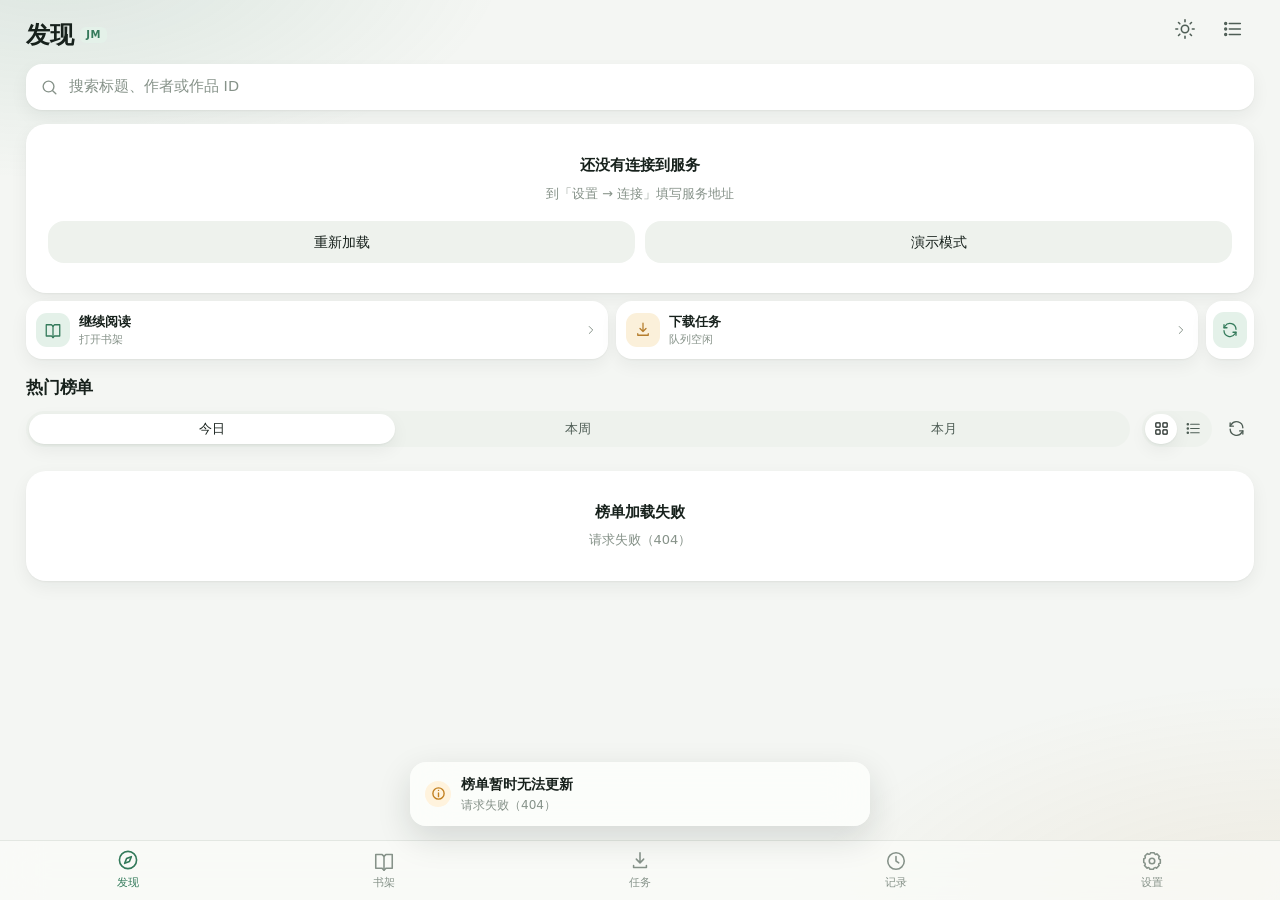
==== mobile/frontend/index.html @ 3c1a8377 "feat: 新增手机端（Android）源码 手机端不是重写实现，而是直接编译仓库根 NativeBackend/ 的同一份 C# 后端， 因此电脑端修 bug / 加功能后手机端重新构建即可跟上。 " ====
<!doctype html>
<html lang="zh-CN">
<head>
  <meta charset="utf-8" />
  <meta name="viewport" content="width=device-width, initial-scale=1, viewport-fit=cover, user-scalable=no, maximum-scale=1" />
  <meta name="color-scheme" content="light dark" />
  <meta name="theme-color" content="#f3f5f2" media="(prefers-color-scheme: light)" />
  <meta name="theme-color" content="#111713" media="(prefers-color-scheme: dark)" />
  <meta name="mobile-web-app-capable" content="yes" />
  <meta name="apple-mobile-web-app-capable" content="yes" />
  <meta name="apple-mobile-web-app-status-bar-style" content="black-translucent" />
  <meta name="apple-mobile-web-app-title" content="JM Download" />
  <meta name="format-detection" content="telephone=no" />
  <title>JM Download</title>
  <link rel="manifest" href="manifest.webmanifest" />
  <link rel="icon" href="icons/icon.svg" type="image/svg+xml" />
  <link rel="apple-touch-icon" href="icons/apple-touch-icon.png" sizes="180x180" />
  <link rel="stylesheet" href="styles.css" />
  <link rel="stylesheet" href="reader.css" />
</head>
<body>
  <svg class="svg-sprite" aria-hidden="true">
    <symbol id="i-compass" viewBox="0 0 24 24"><circle cx="12" cy="12" r="9"/><path d="m15.5 8.5-2 5-5 2 2-5 5-2Z"/></symbol>
    <symbol id="i-download" viewBox="0 0 24 24"><path d="M12 3v11m0 0 4-4m-4 4-4-4"/><path d="M5 17v2h14v-2"/></symbol>
    <symbol id="i-clock" viewBox="0 0 24 24"><circle cx="12" cy="12" r="9"/><path d="M12 7v5l3 2"/></symbol>
    <symbol id="i-settings" viewBox="0 0 24 24"><circle cx="12" cy="12" r="3"/><path d="M19.4 15a1.7 1.7 0 0 0 .34 1.88l.06.06-2.83 2.83-.06-.06A1.7 1.7 0 0 0 15 19.4a1.7 1.7 0 0 0-1 .6 1.7 1.7 0 0 0-.4 1V21h-4v-.09A1.7 1.7 0 0 0 8.55 19.4a1.7 1.7 0 0 0-1.88.34l-.06.06-2.83-2.83.06-.06A1.7 1.7 0 0 0 4.6 15a1.7 1.7 0 0 0-.6-1 1.7 1.7 0 0 0-1-.4H3v-4h.09A1.7 1.7 0 0 0 4.6 8.55a1.7 1.7 0 0 0-.34-1.88l-.06-.06 2.83-2.83.06.06A1.7 1.7 0 0 0 9 4.6a1.7 1.7 0 0 0 1-.6 1.7 1.7 0 0 0 .4-1V3h4v.09A1.7 1.7 0 0 0 15.45 4.6a1.7 1.7 0 0 0 1.88-.34l.06-.06 2.83 2.83-.06.06A1.7 1.7 0 0 0 19.4 9c.12.39.33.73.6 1 .28.27.63.4 1 .4h.09v4H21a1.7 1.7 0 0 0-1.6.6Z"/></symbol>
    <symbol id="i-search" viewBox="0 0 24 24"><circle cx="10.8" cy="10.8" r="6.8"/><path d="m16 16 4 4"/></symbol>
    <symbol id="i-plus" viewBox="0 0 24 24"><path d="M12 5v14M5 12h14"/></symbol>
    <symbol id="i-check" viewBox="0 0 24 24"><path d="m5 12 4 4L19 6"/></symbol>
    <symbol id="i-x" viewBox="0 0 24 24"><path d="m6 6 12 12M18 6 6 18"/></symbol>
    <symbol id="i-folder" viewBox="0 0 24 24"><path d="M3 7h7l2 2h9v10H3V7Z"/><path d="M3 7V5h7l2 2"/></symbol>
    <symbol id="i-external" viewBox="0 0 24 24"><path d="M14 5h5v5M19 5l-8 8"/><path d="M18 13v6H5V6h6"/></symbol>
    <symbol id="i-sun" viewBox="0 0 24 24"><circle cx="12" cy="12" r="4"/><path d="M12 2v2m0 16v2M4.93 4.93l1.42 1.42m11.3 11.3 1.42 1.42M2 12h2m16 0h2M4.93 19.07l1.42-1.42m11.3-11.3 1.42-1.42"/></symbol>
    <symbol id="i-moon" viewBox="0 0 24 24"><path d="M20 15.5A8.5 8.5 0 0 1 8.5 4 8.5 8.5 0 1 0 20 15.5Z"/></symbol>
    <symbol id="i-chevron" viewBox="0 0 24 24"><path d="m9 6 6 6-6 6"/></symbol>
    <symbol id="i-arrow-up" viewBox="0 0 24 24"><path d="m6 15 6-6 6 6"/></symbol>
    <symbol id="i-arrow-down" viewBox="0 0 24 24"><path d="m6 9 6 6 6-6"/></symbol>
    <symbol id="i-trash" viewBox="0 0 24 24"><path d="M4 7h16M9 7V4h6v3m3 0-1 13H7L6 7"/><path d="M10 11v5m4-5v5"/></symbol>
    <symbol id="i-pause" viewBox="0 0 24 24"><path d="M8 5v14m8-14v14"/></symbol>
    <symbol id="i-play" viewBox="0 0 24 24"><path d="m8 5 11 7-11 7V5Z"/></symbol>
    <symbol id="i-copy" viewBox="0 0 24 24"><rect x="8" y="8" width="11" height="11" rx="2"/><path d="M16 8V5H5v11h3"/></symbol>
    <symbol id="i-info" viewBox="0 0 24 24"><circle cx="12" cy="12" r="9"/><path d="M12 11v6m0-10h.01"/></symbol>
    <symbol id="i-image" viewBox="0 0 24 24"><rect x="3" y="4" width="18" height="16" rx="2"/><circle cx="9" cy="10" r="2"/><path d="m4 17 4-4 3 3 3-4 6 6"/></symbol>
    <symbol id="i-archive" viewBox="0 0 24 24"><path d="M4 7h16v13H4V7Zm-1-3h18v3H3V4Z"/><path d="M9 11h6"/></symbol>
    <symbol id="i-file" viewBox="0 0 24 24"><path d="M6 3h8l4 4v14H6V3Z"/><path d="M14 3v5h5M9 13h6m-6 4h6"/></symbol>
    <symbol id="i-spark" viewBox="0 0 24 24"><path d="m12 3 1.3 4.1L17 9l-3.7 1.9L12 15l-1.3-4.1L7 9l3.7-1.9L12 3Z"/><path d="m18.5 14 .7 2.3 2.3.7-2.3.7-.7 2.3-.7-2.3-2.3-.7 2.3-.7.7-2.3Z"/></symbol>
    <symbol id="i-list" viewBox="0 0 24 24"><path d="M8 6h12M8 12h12M8 18h12"/><circle cx="4" cy="6" r="1"/><circle cx="4" cy="12" r="1"/><circle cx="4" cy="18" r="1"/></symbol>
    <symbol id="i-book" viewBox="0 0 24 24"><path d="M3 5h7l2 2 2-2h7v15h-7l-2 2-2-2H3V5Z"/><path d="M12 7v15"/></symbol>
    <symbol id="i-bookmark" viewBox="0 0 24 24"><path d="M6 3h12v18l-6-4-6 4V3Z"/></symbol>
    <symbol id="i-fullscreen" viewBox="0 0 24 24"><path d="M4 9V4h5m6 0h5v5m0 6v5h-5m-6 0H4v-5"/></symbol>
    <symbol id="i-refresh" viewBox="0 0 24 24"><path d="M20 11a8 8 0 0 0-14.7-4L4 9"/><path d="M4 5v4h4"/><path d="M4 13a8 8 0 0 0 14.7 4L20 15"/><path d="M20 19v-4h-4"/></symbol>
    <symbol id="i-arrow-left" viewBox="0 0 24 24"><path d="M19 12H5"/><path d="m11 6-6 6 6 6"/></symbol>
    <symbol id="i-chevron-left" viewBox="0 0 24 24"><path d="m15 6-6 6 6 6"/></symbol>
    <symbol id="i-chevron-right" viewBox="0 0 24 24"><path d="m9 6 6 6-6 6"/></symbol>
    <symbol id="i-focus" viewBox="0 0 24 24"><path d="M4 9V5a1 1 0 0 1 1-1h4M15 4h4a1 1 0 0 1 1 1v4M20 15v4a1 1 0 0 1-1 1h-4M9 20H5a1 1 0 0 1-1-1v-4"/><circle cx="12" cy="12" r="2.5"/></symbol>
    <symbol id="i-star" viewBox="0 0 24 24"><path d="m12 3 2.8 5.6 6.2.9-4.5 4.4 1.1 6.2-5.6-3-5.6 3 1.1-6.2L3 9.5l6.2-.9L12 3Z"/></symbol>
    <symbol id="i-grid" viewBox="0 0 24 24"><rect x="4" y="4" width="6" height="6" rx="1"/><rect x="14" y="4" width="6" height="6" rx="1"/><rect x="4" y="14" width="6" height="6" rx="1"/><rect x="14" y="14" width="6" height="6" rx="1"/></symbol>
    <symbol id="i-tune" viewBox="0 0 24 24"><path d="M4 8h10M18 8h2M4 16h4M12 16h8"/><circle cx="16" cy="8" r="2"/><circle cx="10" cy="16" r="2"/></symbol>
    <symbol id="i-wifi-off" viewBox="0 0 24 24"><path d="M3 4l18 16"/><path d="M5 12.5a11 11 0 0 1 4-2.4M15.5 10.4a11 11 0 0 1 3.5 2.1"/><path d="M8.5 16a6 6 0 0 1 7 0"/><path d="M12 20h.01"/><path d="M2 8.8A15 15 0 0 1 8 5.4m8.5.2a15 15 0 0 1 5.5 3.2"/></symbol>
    <symbol id="i-server" viewBox="0 0 24 24"><rect x="3" y="4" width="18" height="7" rx="2"/><rect x="3" y="13" width="18" height="7" rx="2"/><path d="M7 7.5h.01M7 16.5h.01"/></symbol>
    <symbol id="i-crop" viewBox="0 0 24 24"><path d="M6 3v13a2 2 0 0 0 2 2h13"/><path d="M3 6h13a2 2 0 0 1 2 2v13"/></symbol>
    <symbol id="i-arrow-up-circle" viewBox="0 0 24 24"><circle cx="12" cy="12" r="9"/><path d="M12 16V8m0 0-4 4m4-4 4 4"/></symbol>
    <symbol id="i-more" viewBox="0 0 24 24"><circle cx="5" cy="12" r="1.4"/><circle cx="12" cy="12" r="1.4"/><circle cx="19" cy="12" r="1.4"/></symbol>
  </svg>

  <div class="ambient ambient-a"></div>
  <div class="ambient ambient-b"></div>

  <div class="app-root" id="appRoot">
    <main class="screens" id="screens">

      <!-- ───────────── 发现 ───────────── -->
      <section class="screen is-active" id="screen-discover" data-screen="discover">
        <header class="app-bar" id="discoverBar">
          <div class="app-bar-copy">
            <h1>发现<em class="app-bar-mark">JM</em></h1>
          </div>
          <div class="app-bar-actions">
            <button class="icon-btn" id="themeToggle" aria-label="切换主题">
              <svg class="theme-icon-light"><use href="#i-sun"/></svg>
              <svg class="theme-icon-dark"><use href="#i-moon"/></svg>
            </button>
            <button class="icon-btn" id="plannerToggleTop" aria-label="打开下载清单">
              <svg><use href="#i-list"/></svg>
              <i class="dot-badge" id="plannerToggleCount" hidden>0</i>
            </button>
          </div>
        </header>

        <header class="search-bar" id="searchBar" hidden>
          <button class="icon-btn" id="searchCancel" aria-label="取消搜索"><svg><use href="#i-arrow-left"/></svg></button>
          <form class="search-field" id="searchForm">
            <svg class="search-leading"><use href="#i-search"/></svg>
            <input id="searchInput" autocomplete="off" autocapitalize="off" spellcheck="false" enterkeyhint="search" placeholder="搜索标题、作者或作品 ID" aria-label="搜索" />
            <button type="button" class="field-clear" id="searchClear" aria-label="清空" hidden><svg><use href="#i-x"/></svg></button>
          </form>
        </header>

        <div class="screen-scroll" id="discoverScroll">
          <button class="search-entry" id="searchEntry">
            <svg><use href="#i-search"/></svg><span>搜索标题、作者或作品 ID</span>
          </button>

          <div class="quick-strip" id="quickStrip" aria-label="快捷操作">
            <button class="quick-action" id="quickShelf" type="button">
              <span class="quick-action-icon"><svg><use href="#i-book"/></svg></span>
              <span class="quick-action-copy"><b>继续阅读</b><small id="quickShelfMeta">打开书架</small></span>
              <svg class="quick-action-arrow"><use href="#i-chevron"/></svg>
            </button>
            <button class="quick-action" id="quickQueue" type="button">
              <span class="quick-action-icon queue"><svg><use href="#i-download"/></svg></span>
              <span class="quick-action-copy"><b>下载任务</b><small id="quickQueueMeta">队列空闲</small></span>
              <svg class="quick-action-arrow"><use href="#i-chevron"/></svg>
            </button>
            <button class="quick-action quick-action-icon-only" id="quickRefresh" type="button" aria-label="刷新内容">
              <span class="quick-action-icon"><svg><use href="#i-refresh"/></svg></span>
            </button>
          </div>

          <div class="search-landing" id="searchLanding" hidden>
            <div class="landing-head"><span>最近搜索</span><button class="text-btn" id="clearRecent">清空</button></div>
            <div class="landing-list" id="recentSearches"></div>
          </div>

          <div class="filter-panel" id="searchControls" hidden>
            <div class="chip-row scroll-x">
              <span class="chip-row-label"><svg><use href="#i-tune"/></svg>排序</span>
              <div class="chip-track" id="searchSortTabs" role="group" aria-label="搜索结果排序">
                <button class="chip is-active" data-search-sort="mr">最新</button>
                <button class="chip" data-search-sort="mv">浏览</button>
                <button class="chip" data-search-sort="mp">页数</button>
                <button class="chip" data-search-sort="tf">收藏</button>
              </div>
            </div>
            <div class="chip-row">
              <span class="chip-row-label"><svg><use href="#i-clock"/></svg>时间</span>
              <div class="chip-track">
                <select class="chip-select" id="searchTimeSelect" aria-label="搜索时间范围">
                  <option value="a">全部时间</option>
                  <option value="t">今天</option>
                  <option value="w">本周</option>
                  <option value="m">本月</option>
                </select>
              </div>
              <button class="text-btn" id="resetSearchFilters" type="button" hidden>恢复默认</button>
            </div>
          </div>

          <div class="section-head" id="discoverSectionHead">
            <div>
              <h2 id="contentTitle">热门榜单</h2>
            </div>
            <div class="section-head-tools">
              <div class="segmented" id="rankingTabs" role="tablist">
                <button class="is-active" data-rank="day">今日</button>
                <button data-rank="week">本周</button>
                <button data-rank="month">本月</button>
              </div>
              <div class="segmented icon-only" id="layoutPicker" role="group" aria-label="结果布局">
                <button class="is-active" type="button" data-layout="grid" aria-label="网格视图" aria-pressed="true"><svg><use href="#i-grid"/></svg></button>
                <button type="button" data-layout="list" aria-label="列表视图" aria-pressed="false"><svg><use href="#i-list"/></svg></button>
              </div>
              <button class="icon-btn" id="refreshButton" aria-label="刷新"><svg><use href="#i-refresh"/></svg></button>
            </div>
          </div>

          <div class="result-state" id="resultState" hidden></div>
          <div class="album-grid" id="albumGrid" aria-live="polite"></div>
          <div class="load-more-wrap" id="loadMoreWrap" hidden>
            <button class="ghost-btn" id="loadMoreButton">加载更多</button>
          </div>
          <div class="scroll-tail"></div>
        </div>
      </section>

      <!-- ───────────── 书架 ───────────── -->
      <section class="screen" id="screen-shelf" data-screen="shelf">
        <header class="app-bar">
          <div class="app-bar-copy"><h1>书架</h1></div>
          <div class="app-bar-actions">
            <button class="icon-btn" id="shelfRefresh" aria-label="刷新书架"><svg><use href="#i-refresh"/></svg></button>
          </div>
        </header>
        <div class="chip-row scroll-x sticky-chips">
          <div class="chip-track" id="shelfFilters" role="group" aria-label="书架分类">
            <button class="chip is-active" data-shelf-filter="recent">最近阅读</button>
            <button class="chip" data-shelf-filter="favorite">收藏</button>
            <button class="chip" data-shelf-filter="bookmarks">书签</button>
            <button class="chip" data-shelf-filter="local">本地作品</button>
          </div>
        </div>
        <div class="screen-scroll">
          <div class="list-meta"><span id="shelfCount"></span></div>
          <div id="shelfList" class="shelf-list" aria-live="polite"></div>
          <div class="scroll-tail"></div>
        </div>
      </section>

      <!-- ───────────── 任务 ───────────── -->
      <section class="screen" id="screen-queue" data-screen="queue">
        <header class="app-bar">
          <div class="app-bar-copy"><h1>任务</h1><p id="queueSummary">队列目前为空</p></div>
          <div class="app-bar-actions">
            <button class="icon-btn" id="queueRefresh" aria-label="刷新任务"><svg><use href="#i-refresh"/></svg></button>
            <span class="status-pill" id="queueStatePill">空闲</span>
          </div>
        </header>

        <div class="stats-strip">
          <button class="stat" data-stat-filter="all"><span>队列</span><strong id="statTotal">0</strong></button>
          <button class="stat is-running" data-stat-filter="running"><span>处理中</span><strong id="statRunning">0</strong></button>
          <button class="stat is-success" data-stat-filter="success"><span>已完成</span><strong id="statSuccess">0</strong></button>
          <button class="stat is-danger" data-stat-filter="failed"><span>异常</span><strong id="statFailed">0</strong></button>
        </div>

        <div class="action-row">
          <button class="ghost-btn" id="openRootButton"><svg><use href="#i-folder"/></svg>打开目录</button>
          <button class="danger-btn" id="stopAllButton" disabled><svg><use href="#i-pause"/></svg>停止全部</button>
          <span class="action-row-hint" id="runningName">暂无任务</span>
        </div>

        <div class="segmented wide" id="queueSegments" role="tablist">
          <button class="is-active" data-queue-panel="tasks">任务队列</button>
          <button data-queue-panel="logs">活动记录</button>
        </div>

        <div class="screen-scroll">
          <div class="queue-panel" id="queuePanelTasks">
            <div class="task-list" id="taskList"></div>
          </div>
          <div class="queue-panel" id="queuePanelLogs" hidden>
            <div class="list-meta"><span>仅保留关键事件，便于定位问题</span><button class="text-btn" id="clearLogsButton">清空</button></div>
            <div class="log-list" id="logList"></div>
          </div>
          <div class="scroll-tail"></div>
        </div>
      </section>

      <!-- ───────────── 记录 ───────────── -->
      <section class="screen" id="screen-history" data-screen="history">
        <header class="app-bar">
          <div class="app-bar-copy"><h1>记录</h1></div>
          <div class="app-bar-actions">
            <button class="icon-btn danger" id="clearHistoryButton" aria-label="清空记录"><svg><use href="#i-trash"/></svg></button>
          </div>
        </header>
        <div class="chip-row sticky-chips">
          <div class="chip-track" id="historyFilters">
            <button class="chip is-active" data-history-filter="all">全部</button>
            <button class="chip" data-history-filter="success">已完成</button>
            <button class="chip" data-history-filter="failed">异常</button>
          </div>
        </div>
        <div class="screen-scroll">
          <div class="history-list" id="historyList"></div>
          <div class="scroll-tail"></div>
        </div>
      </section>

      <!-- ───────────── 设置 ───────────── -->
      <section class="screen" id="screen-settings" data-screen="settings">
        <header class="app-bar">
          <div class="app-bar-copy"><h1>设置</h1></div>
        </header>
        <div class="screen-scroll">
          <section class="group">
            <h2 class="group-title">外观</h2>
            <div class="row">
              <div class="row-copy"><strong>界面主题</strong></div>
              <select id="themeSelect"><option value="system">跟随系统</option><option value="light">浅色</option><option value="dark">深色</option></select>
            </div>
            <div class="row">
              <div class="row-copy"><strong>阅读默认主题</strong></div>
              <select id="readerThemeSelect"><option value="system">跟随系统</option><option value="light">浅色</option><option value="dark">深色</option></select>
            </div>
            <div class="row">
              <div class="row-copy"><strong>界面动效</strong><p>切换页面与弹层的过渡强度</p></div>
              <select id="motionSelect"><option value="full">完整</option><option value="reduced">简洁</option></select>
            </div>
            <div class="row">
              <div class="row-copy"><strong>触感反馈</strong></div>
              <label class="toggle-control"><input id="hapticsInput" type="checkbox" checked><i></i></label>
            </div>
          </section>

          <section class="group">
            <h2 class="group-title">下载</h2>
            <div class="row">
              <div class="row-copy"><strong>文件名语言</strong></div>
              <select id="filenameLangInput"><option value="traditional">繁体中文</option><option value="simplified">简体中文</option></select>
            </div>
            <div class="row">
              <div class="row-copy"><strong>章节并发</strong></div>
              <select id="photoThreadsInput"><option value="1">1（稳定）</option><option value="2">2</option><option value="3">3</option><option value="4">4</option><option value="5">5（更快）</option></select>
            </div>
            <div class="row stacked">
              <div class="row-copy"><strong>保存位置</strong><p id="settingsPathHint">—</p></div>
              <div class="path-edit">
                <input id="pathInput" class="text-input" aria-label="保存位置" />
                <button class="text-btn" id="settingsOpenPath">打开</button>
              </div>
            </div>
          </section>

          <section class="group" id="serverGroup">
            <h2 class="group-title">连接</h2>
            <div class="row stacked">
              <div class="row-copy"><strong>服务地址</strong><p>留空表示使用当前地址</p></div>
              <input id="serverUrlInput" class="text-input" inputmode="url" autocapitalize="off" spellcheck="false" placeholder="http://192.168.1.5:8080" aria-label="服务地址" />
            </div>
            <div class="row stacked">
              <div class="row-copy"><strong>访问令牌</strong></div>
              <input id="serverTokenInput" class="text-input" autocapitalize="off" spellcheck="false" aria-label="访问令牌" />
            </div>
            <div class="row">
              <div class="row-copy"><strong>连接状态</strong><p id="serverStatusDetail">正在检测…</p></div>
              <span class="status-pill" id="serverStatusPill">检测中</span>
            </div>
            <button class="primary-btn" id="serverTestButton">测试连接</button>
          </section>

          <section class="group">
            <h2 class="group-title">软件</h2>
            <div class="row">
              <div class="row-copy"><strong>JM Download 手机端</strong></div>
              <span class="muted" id="appVersion">—</span>
            </div>
          </section>
          <div class="scroll-tail"></div>
        </div>
      </section>
    </main>

    <button class="plan-fab" id="floatingPlanButton" hidden>
      <svg><use href="#i-download"/></svg><span>下载清单</span><em id="floatingPlanCount">0</em>
    </button>

    <nav class="tab-bar" id="tabBar" aria-label="主导航">
      <button class="tab is-active" data-view="discover" aria-label="发现"><svg><use href="#i-compass"/></svg><span>发现</span></button>
      <button class="tab" data-view="shelf" aria-label="书架"><svg><use href="#i-book"/></svg><span>书架</span></button>
      <button class="tab" data-view="queue" aria-label="任务">
        <span class="tab-icon-wrap"><svg><use href="#i-download"/></svg><i class="dot-badge" id="queueBadge" hidden></i></span><span>任务</span>
      </button>
      <button class="tab" data-view="history" aria-label="记录"><svg><use href="#i-clock"/></svg><span>记录</span></button>
      <button class="tab" data-view="settings" aria-label="设置"><svg><use href="#i-settings"/></svg><span>设置</span></button>
    </nav>
  </div>

  <div class="scrim" id="scrim" hidden></div>

  <!-- ───────────── 作品详情 ───────────── -->
  <section class="sheet sheet-tall" id="detailSheet" role="dialog" aria-modal="true" aria-labelledby="detailTitle" hidden>
    <div class="sheet-grip"></div>
    <div id="detailContent" class="sheet-body"></div>
  </section>

  <!-- ───────────── 下载清单 ───────────── -->
  <section class="sheet sheet-tall" id="plannerSheet" role="dialog" aria-modal="true" aria-label="下载清单" hidden>
    <div class="sheet-grip"></div>
    <header class="sheet-head">
      <h2>下载清单 <em id="selectedCount">0</em></h2>
      <div class="sheet-head-actions">
        <button class="text-btn" id="clearSelectedButton" hidden>清空</button>
        <button class="icon-btn" data-close-sheet aria-label="关闭"><svg><use href="#i-x"/></svg></button>
      </div>
    </header>
    <div class="sheet-body">
      <div class="selection-empty" id="selectionEmpty">
        <div class="empty-illustration"><svg><use href="#i-plus"/></svg></div>
        <strong>还没有选择作品</strong>
        <p>点封面上的「加入」，或批量粘贴 ID</p>
        <button class="ghost-btn" id="emptyBatchButton">批量添加 ID</button>
      </div>
      <div class="selected-list" id="selectedList" hidden></div>

      <div class="planner-settings">
        <div class="setting-block">
          <label class="setting-label">输出格式</label>
          <div class="format-picker" id="formatPicker">
            <button data-format="images" class="is-active"><svg><use href="#i-image"/></svg><span>图片</span></button>
            <button data-format="zip"><svg><use href="#i-archive"/></svg><span>ZIP</span></button>
            <button data-format="pdf"><svg><use href="#i-file"/></svg><span>PDF</span></button>
          </div>
        </div>

        <div class="setting-block">
          <div class="setting-label-row"><label class="setting-label">保存位置</label><button class="text-btn" id="plannerOpenPath">打开</button></div>
          <button class="path-field" id="folderBrowse">
            <svg><use href="#i-folder"/></svg>
            <span id="plannerPathLabel">C:\JMDownLoad</span>
            <svg class="path-chevron"><use href="#i-chevron"/></svg>
          </button>
          <label class="switch-row">
            <span><strong>按作品自动分目录</strong></span>
            <input type="checkbox" id="autoPathInput" checked><i></i>
          </label>
        </div>

        <details class="advanced-settings" id="advancedSettings">
          <summary><span><svg><use href="#i-settings"/></svg>质量与并发</span><svg class="summary-chevron"><use href="#i-chevron"/></svg></summary>
          <div class="advanced-body">
            <label class="select-row"><span>图片格式</span><select id="imageFormatInput"><option value=".png">PNG</option><option value=".jpg">JPG</option><option value="原始格式">保留原始格式</option></select></label>
            <label class="select-row pdf-only" id="pdfModeRow"><span>PDF 章节</span><select id="pdfModeInput"><option value="merged">合并为一本</option><option value="chapters">章节分开</option></select></label>
            <label class="range-row"><span><b>图片并发</b><output id="imageThreadsValue">5</output></span><input id="imageThreadsInput" type="range" min="1" max="20" value="5"></label>
            <label class="range-row"><span><b>作品并发</b><output id="albumThreadsValue">1</output></span><input id="albumThreadsInput" type="range" min="1" max="8" value="1"></label>
          </div>
        </details>
      </div>
    </div>

    <div class="sheet-foot">
      <div class="save-state" id="saveState"><span></span>设置已同步</div>
      <button class="primary-btn large" id="startDownloadButton" disabled>
        <svg><use href="#i-download"/></svg><b>开始下载</b>
      </button>
      <p id="downloadHint">选择作品后即可开始</p>
    </div>
  </section>

  <!-- ───────────── 批量 ID ───────────── -->
  <section class="sheet" id="batchSheet" role="dialog" aria-modal="true" aria-labelledby="batchTitle" hidden>
    <div class="sheet-grip"></div>
    <header class="sheet-head">
      <h2 id="batchTitle">批量添加 ID</h2>
      <button class="icon-btn" data-close-sheet aria-label="关闭"><svg><use href="#i-x"/></svg></button>
    </header>
    <div class="sheet-body">
      <p class="sheet-note">空格、逗号、换行分隔，也可直接粘贴链接</p>
      <textarea id="batchTextarea" rows="6" autocapitalize="off" spellcheck="false" placeholder="例如：&#10;123456&#10;JM654321&#10;https://example.com/album/778899"></textarea>
      <div class="batch-preview" id="batchPreview"><span>等待输入</span><strong>0 个有效 ID</strong></div>
    </div>
    <div class="sheet-foot row-foot">
      <button class="ghost-btn" data-close-sheet>取消</button>
      <button class="primary-btn" id="confirmBatchButton" disabled>加入下载清单</button>
    </div>
  </section>

  <!-- ───────────── 电脑端目录选择 ───────────── -->
  <section class="sheet sheet-tall" id="folderSheet" role="dialog" aria-modal="true" aria-labelledby="folderTitle" hidden>
    <div class="sheet-grip"></div>
    <header class="sheet-head">
      <h2 id="folderTitle">选择电脑端目录</h2>
      <div class="sheet-head-actions">
        <button class="icon-btn" id="folderUp" aria-label="上一级"><svg><use href="#i-arrow-up-circle"/></svg></button>
        <button class="icon-btn" data-close-sheet aria-label="关闭"><svg><use href="#i-x"/></svg></button>
      </div>
    </header>
    <div class="sheet-body">
      <input id="folderPath" class="text-input" autocapitalize="off" spellcheck="false" aria-label="当前目录" />
      <p class="sheet-note" style="margin-top:12px">下载文件会保存到这个目录</p>
      <div class="folder-list" id="folderList"></div>
    </div>
    <div class="sheet-foot">
      <button class="primary-btn large" id="folderUse">使用这个目录</button>
    </div>
  </section>

  <!-- ───────────── 阅读器 ───────────── -->
  <section id="readerWorkspace" class="reader-workspace" aria-label="漫画阅读器" hidden>
    <div class="reader-stage" id="readerStage">
      <div id="readerViewport" class="reader-viewport" tabindex="0" aria-label="阅读正文"><div id="readerCanvas" class="reader-canvas"></div></div>
      <div class="reader-zoom-badge" id="readerZoomBadge" hidden></div>
      <div class="reader-mini-progress" id="readerMiniProgress" aria-label="阅读进度"></div>
    </div>

    <header class="reader-chrome reader-top" id="readerTopBar">
      <button class="reader-btn" id="readerBack" aria-label="返回"><svg><use href="#i-arrow-left"/></svg></button>
      <div class="reader-title"><strong id="readerBookTitle">正在打开…</strong><span id="readerChapterTitle"></span></div>
      <button class="reader-btn" id="readerThemeButton" aria-label="切换明暗">
        <svg class="theme-icon-light"><use href="#i-sun"/></svg>
        <svg class="theme-icon-dark"><use href="#i-moon"/></svg>
      </button>
    </header>

    <footer class="reader-chrome reader-bottom" id="readerBottomBar">
      <div class="reader-progress-row">
        <button class="reader-step" id="readerPrevChapter" aria-label="上一章"><svg><use href="#i-chevron-left"/></svg><em>章</em></button>
        <span class="reader-page-chip" id="readerPageChip">1 / —</span>
        <input id="readerProgress" type="range" min="0" max="0" value="0" aria-label="阅读进度">
        <button class="reader-step" id="readerNextChapter" aria-label="下一章"><em>章</em><svg><use href="#i-chevron-right"/></svg></button>
      </div>
      <div class="reader-action-row">
        <button class="reader-action" id="readerDirectoryButton"><svg><use href="#i-list"/></svg><span>目录</span></button>
        <button class="reader-action" id="readerPrevPage"><svg><use href="#i-chevron-left"/></svg><span>上一页</span></button>
        <button class="reader-action" id="readerNextPage"><svg><use href="#i-chevron-right"/></svg><span>下一页</span></button>
        <button class="reader-action" id="readerOptionsButton"><svg><use href="#i-settings"/></svg><span>设置</span></button>
        <button class="reader-action" id="readerDownload"><svg><use href="#i-download"/></svg><span>下载</span></button>
      </div>
      <span class="reader-save-status" id="readerSaveStatus">准备就绪</span>
    </footer>

    <div class="reader-toast" id="readerToast" hidden></div>

    <aside class="reader-drawer" id="readerDirectory" hidden>
      <div class="drawer-head"><strong>章节与书签</strong><button class="reader-btn" id="readerDirectoryClose" aria-label="关闭目录"><svg><use href="#i-x"/></svg></button></div>
      <div class="drawer-body">
        <div class="drawer-section" id="readerChapters"></div>
        <h3>阅读书签</h3>
        <div class="drawer-section" id="readerBookmarks"></div>
      </div>
    </aside>
    <div class="reader-drawer-scrim" id="readerDrawerScrim" hidden></div>

    <section class="sheet reader-options" id="readerOptions" role="dialog" aria-modal="true" aria-label="阅读设置" hidden>
      <div class="sheet-grip"></div>
      <header class="sheet-head"><h2>阅读设置</h2><button class="icon-btn" id="readerOptionsClose" aria-label="关闭"><svg><use href="#i-x"/></svg></button></header>
      <div class="sheet-body">
        <label class="select-row"><span>阅读方式</span><select id="readerMode"><option value="vertical">竖向滚动</option><option value="single">单页</option><option value="spread">双页</option></select></label>
        <label class="select-row"><span>页面适应</span><select id="readerFit"><option value="comfortable">舒适宽度</option><option value="width">适应宽度</option><option value="height">适应高度</option><option value="original">原始大小</option></select></label>
        <label class="select-row"><span>阅读方向</span><select id="readerDirection"><option value="ltr">从左向右</option><option value="rtl">从右向左</option></select></label>
        <label class="select-row"><span>预读后续页</span><select id="readerPrefetch"><option value="0">不预读</option><option value="1">1 页</option><option value="3">3 页（默认）</option><option value="5">5 页</option></select></label>
        <label class="select-row"><span>缓存上限</span><select id="readerCacheBudget"><option value="128">128 MB</option><option value="256">256 MB</option><option value="512">512 MB</option><option value="1024">1 GB</option><option value="2048">2 GB</option></select></label>
        <label class="range-row"><span><b>页面缩放</b><output id="readerZoomValue">100%</output></span><input id="readerZoom" type="range" min="50" max="200" step="5" value="100"></label>
        <div class="reader-cache-row"><span id="readerCacheStats">正在读取缓存…</span><button class="text-btn" id="readerClearCache">清理缓存</button></div>
        <p class="group-note">左右轻点或滑动翻页 · 中间轻点隐藏工具栏 · 双指捏合缩放 · 双击切换适应宽度 · 图片左上角长按添加书签</p>
      </div>
      <div class="sheet-foot">
        <button class="primary-btn" id="readerOptionsDone">完成</button>
      </div>
    </section>
  </section>

  <div class="toast-region" id="toastRegion" aria-live="polite"></div>
  <script src="reader.js" defer></script>
  <script src="app.js" defer></script>
</body>
</html>
---- mobile/frontend/styles.css ----
﻿/* ============================================================
   JM Download · 手机端
   设计目标：像原生应用，而不是一个缩小的网页。
   - 无边框中继线，靠层次和留白划分内容
   - 所有交互元素 ≥ 44px 触控区
   - 适配安全区（刘海 / 灵动岛 / 手势条）
   ============================================================ */

:root {
  color-scheme: light;
  --bg: #f4f6f3;
  --bg-glow-a: rgba(52, 122, 91, .13);
  --bg-glow-b: rgba(181, 125, 45, .10);
  --surface: #ffffff;
  --surface-2: #eef2ed;
  --surface-3: #e6ebe5;
  --glass: rgba(250, 251, 249, .78);
  --glass-strong: rgba(252, 253, 251, .92);
  --text: #17211c;
  --text-2: #4e5d55;
  --text-3: #869289;
  --line: rgba(38, 57, 47, .10);
  --line-strong: rgba(38, 57, 47, .17);
  --accent: #347a5b;
  --accent-2: #225f44;
  --accent-soft: #e4f1e9;
  --accent-on: #ffffff;
  --gold: #b57d2d;
  --gold-soft: #fbf0da;
  --danger: #c84c4c;
  --danger-soft: #faeaea;
  --success: #2c8a61;
  --success-soft: #e4f5ec;
  --warning: #c28020;
  --warning-soft: #fff3dd;
  --shadow-1: 0 1px 2px rgba(24, 35, 29, .05), 0 6px 18px rgba(24, 35, 29, .06);
  --shadow-2: 0 12px 34px rgba(24, 35, 29, .14);
  --shadow-3: 0 20px 60px rgba(15, 25, 19, .24);

  --r-xs: 8px;
  --r-sm: 12px;
  --r-md: 16px;
  --r-lg: 20px;
  --r-xl: 26px;

  --appbar-h: 58px;
  --tabbar-h: 54px;
  --safe-t: env(safe-area-inset-top, 0px);
  --safe-b: env(safe-area-inset-bottom, 0px);
  --safe-l: env(safe-area-inset-left, 0px);
  --safe-r: env(safe-area-inset-right, 0px);
  --page-pad: 16px;

  --ease: cubic-bezier(.2, .75, .25, 1);
  --ease-out: cubic-bezier(.16, 1, .3, 1);
  --ease-sheet: cubic-bezier(.32, .76, .06, 1);
  --dur-fast: 160ms;
  --dur: 260ms;
  --dur-slow: 420ms;
}

:root[data-theme="dark"] {
  color-scheme: dark;
  --bg: #10150f;
  --bg-glow-a: rgba(105, 179, 141, .12);
  --bg-glow-b: rgba(209, 162, 93, .08);
  --surface: #1a231d;
  --surface-2: #222d25;
  --surface-3: #2a362c;
  --glass: rgba(17, 22, 18, .74);
  --glass-strong: rgba(20, 26, 21, .92);
  --text: #edf3ee;
  --text-2: #b2c0b6;
  --text-3: #7d8c81;
  --line: rgba(224, 240, 228, .10);
  --line-strong: rgba(224, 240, 228, .18);
  --accent: #69b38d;
  --accent-2: #86caa7;
  --accent-soft: #21372b;
  --accent-on: #0f1a13;
  --gold: #d1a25d;
  --gold-soft: #362b1c;
  --danger: #ef7a7a;
  --danger-soft: #3b2424;
  --success: #69c59b;
  --success-soft: #1e3729;
  --warning: #e1ac54;
  --warning-soft: #382e1c;
  --shadow-1: 0 1px 2px rgba(0, 0, 0, .3), 0 6px 20px rgba(0, 0, 0, .28);
  --shadow-2: 0 14px 36px rgba(0, 0, 0, .42);
  --shadow-3: 0 22px 64px rgba(0, 0, 0, .55);
}

* { box-sizing: border-box; -webkit-tap-highlight-color: transparent; }

/* 组件大量使用 display:flex/grid，必须显式压过 hidden 属性，
   否则“隐藏”的元素（空状态、徽标、弹层）仍会显示出来。 */
[hidden] { display: none !important; }

html, body {
  height: 100%;
  margin: 0;
  overflow: hidden;
  overscroll-behavior: none;
}

body {
  font-family: system-ui, -apple-system, "PingFang SC", "HarmonyOS Sans SC", "MiSans", "Noto Sans SC", "Microsoft YaHei", sans-serif;
  font-size: 15px;
  line-height: 1.5;
  color: var(--text);
  background: var(--bg);
  text-rendering: optimizeSpeed;
  -webkit-font-smoothing: antialiased;
  touch-action: manipulation;
  user-select: none;
  -webkit-user-select: none;
}

body.reader-open .app-root,
body.reader-open .plan-fab,
body.reader-open .tab-bar { display: none !important; }

input, textarea, select, button { font: inherit; color: inherit; }
input, textarea { user-select: text; -webkit-user-select: text; }
button { border: 0; background: none; cursor: pointer; padding: 0; }

.svg-sprite { position: absolute; width: 0; height: 0; overflow: hidden; }
svg { width: 22px; height: 22px; fill: none; stroke: currentColor; stroke-width: 1.7; stroke-linecap: round; stroke-linejoin: round; display: block; }

/* 背景光晕：纯渐变，避免移动端昂贵的模糊滤镜 */
.ambient { position: fixed; inset: -10%; pointer-events: none; z-index: 0; }
.ambient-a { background: radial-gradient(42% 30% at 12% 4%, var(--bg-glow-a), transparent 70%); }
.ambient-b { background: radial-gradient(46% 34% at 92% 96%, var(--bg-glow-b), transparent 72%); }

/* ───────────────────────── 外壳 ───────────────────────── */

.app-root {
  position: fixed;
  inset: 0;
  display: flex;
  flex-direction: column;
  z-index: 1;
  padding-left: var(--safe-l);
  padding-right: var(--safe-r);
}

.screens { position: relative; flex: 1; min-height: 0; }

.screen {
  position: absolute;
  inset: 0;
  display: flex;
  flex-direction: column;
  opacity: 0;
  visibility: hidden;
  pointer-events: none;
  transition: opacity var(--dur-fast) linear, visibility 0s linear var(--dur-fast);
}
.screen.is-active { opacity: 1; visibility: visible; pointer-events: auto; transition-delay: 0s; }

.screen-scroll {
  flex: 1;
  min-height: 0;
  overflow-y: auto;
  overflow-x: hidden;
  overscroll-behavior-y: contain;
  -webkit-overflow-scrolling: touch;
  scrollbar-width: none;
  padding-bottom: 12px;
}
.screen-scroll::-webkit-scrollbar { display: none; }
/* 给浮动的“下载清单”按钮留出高度，避免它压住最后一排内容。 */
.scroll-tail { height: 84px; }

/* ───────────────────────── 顶栏 ───────────────────────── */

.app-bar {
  display: flex;
  align-items: flex-end;
  gap: 12px;
  padding: calc(var(--safe-t) + 8px) var(--page-pad) 10px;
  min-height: calc(var(--appbar-h) + var(--safe-t));
  flex: 0 0 auto;
}
.app-bar-copy { flex: 1; min-width: 0; }
.app-bar h1 {
  margin: 0;
  font-size: 24px;
  font-weight: 700;
  letter-spacing: -.4px;
  line-height: 1.15;
  display: flex;
  align-items: center;
  gap: 7px;
}
.app-bar-mark {
  font-size: 10px;
  font-style: normal;
  font-weight: 700;
  letter-spacing: .5px;
  color: var(--accent);
  background: var(--accent-soft);
  padding: 2px 6px;
  border-radius: 6px;
  transform: translateY(-1px);
}
.app-bar p {
  margin: 2px 0 0;
  font-size: 12.5px;
  color: var(--text-3);
  white-space: nowrap;
  overflow: hidden;
  text-overflow: ellipsis;
}
.app-bar-actions { display: flex; align-items: center; gap: 6px; flex: 0 0 auto; }

.icon-btn {
  width: 42px;
  height: 42px;
  display: inline-flex;
  align-items: center;
  justify-content: center;
  border-radius: 50%;
  color: var(--text-2);
  position: relative;
  transition: background var(--dur-fast) var(--ease), color var(--dur-fast) var(--ease), transform var(--dur-fast) var(--ease);
}
.icon-btn:active { background: var(--surface-2); transform: scale(.92); }
.icon-btn.danger { color: var(--danger); }
.icon-btn.is-spinning svg { animation: spin 700ms linear infinite; }
.icon-btn.is-active { color: var(--accent); background: var(--accent-soft); }
@keyframes spin { to { transform: rotate(360deg); } }

.dot-badge {
  position: absolute;
  top: 5px;
  right: 4px;
  min-width: 16px;
  height: 16px;
  padding: 0 4px;
  border-radius: 8px;
  background: var(--accent);
  color: var(--accent-on);
  font-size: 10px;
  font-style: normal;
  font-weight: 700;
  line-height: 16px;
  text-align: center;
  box-shadow: 0 0 0 2px var(--bg);
}

.theme-icon-dark { display: none; }
:root[data-theme="dark"] .theme-icon-light { display: none; }
:root[data-theme="dark"] .theme-icon-dark { display: block; }

.status-pill {
  padding: 4px 10px;
  border-radius: 999px;
  font-size: 11.5px;
  font-weight: 600;
  background: var(--surface-2);
  color: var(--text-2);
  white-space: nowrap;
}
.status-pill.is-running { background: var(--accent-soft); color: var(--accent); }
.status-pill.is-warning { background: var(--warning-soft); color: var(--warning); }
.status-pill.is-online { background: var(--success-soft); color: var(--success); }
.status-pill.is-offline { background: var(--danger-soft); color: var(--danger); }

/* ───────────────────────── 搜索 ───────────────────────── */

.search-entry {
  display: flex;
  align-items: center;
  gap: 10px;
  margin: 4px var(--page-pad) 14px;
  padding: 0 14px;
  height: 46px;
  width: calc(100% - var(--page-pad) * 2);
  border-radius: var(--r-md);
  background: var(--surface);
  color: var(--text-3);
  font-size: 14.5px;
  text-align: left;
  box-shadow: var(--shadow-1);
  transition: transform var(--dur-fast) var(--ease), background var(--dur-fast) var(--ease);
}
.search-entry:active { transform: scale(.985); background: var(--surface-2); }
.search-entry svg { width: 19px; height: 19px; flex: 0 0 auto; color: var(--text-3); }
.search-entry span { flex: 1; min-width: 0; overflow: hidden; text-overflow: ellipsis; white-space: nowrap; }

.search-bar {
  display: flex;
  align-items: center;
  gap: 4px;
  padding: calc(var(--safe-t) + 8px) calc(var(--page-pad) - 4px) 10px;
  min-height: calc(var(--appbar-h) + var(--safe-t));
  flex: 0 0 auto;
}
.search-bar[hidden] { display: none; }
.search-field {
  flex: 1;
  min-width: 0;
  display: flex;
  align-items: center;
  gap: 8px;
  height: 44px;
  padding: 0 12px;
  border-radius: var(--r-md);
  background: var(--surface);
  box-shadow: var(--shadow-1);
  transition: box-shadow var(--dur-fast) var(--ease);
}
.search-field:focus-within { box-shadow: 0 0 0 2px var(--accent); }
.search-leading { width: 18px; height: 18px; color: var(--text-3); flex: 0 0 auto; }
.search-field input {
  flex: 1;
  min-width: 0;
  border: 0;
  background: none;
  outline: 0;
  font-size: 15px;
  height: 100%;
}
.search-field input::placeholder { color: var(--text-3); }
.field-clear {
  width: 24px; height: 24px;
  display: inline-flex; align-items: center; justify-content: center;
  border-radius: 50%;
  background: var(--surface-3);
  color: var(--text-2);
}
.field-clear svg { width: 13px; height: 13px; stroke-width: 2.2; }

.search-landing { padding: 4px 0 12px; }
.landing-head {
  display: flex;
  align-items: center;
  justify-content: space-between;
  padding: 0 var(--page-pad) 4px;
  font-size: 12.5px;
  color: var(--text-3);
}
.landing-list { padding: 0 var(--page-pad); }
.landing-list button {
  display: flex;
  align-items: center;
  gap: 12px;
  width: 100%;
  min-height: 50px;
  padding: 0 4px;
  font-size: 15px;
  color: var(--text);
  text-align: left;
  border-radius: var(--r-sm);
}
.landing-list button:active { background: var(--surface-2); }
.landing-list button::before {
  content: '';
  width: 16px;
  height: 16px;
  flex: 0 0 16px;
  background: currentColor;
  color: var(--text-3);
  -webkit-mask: url("data:image/svg+xml,%3Csvg xmlns='http://www.w3.org/2000/svg' viewBox='0 0 24 24' fill='none' stroke='%23000' stroke-width='1.7' stroke-linecap='round'%3E%3Ccircle cx='12' cy='12' r='9'/%3E%3Cpath d='M12 7v5l3 2'/%3E%3C/svg%3E") center / contain no-repeat;
  mask: url("data:image/svg+xml,%3Csvg xmlns='http://www.w3.org/2000/svg' viewBox='0 0 24 24' fill='none' stroke='%23000' stroke-width='1.7' stroke-linecap='round'%3E%3Ccircle cx='12' cy='12' r='9'/%3E%3Cpath d='M12 7v5l3 2'/%3E%3C/svg%3E") center / contain no-repeat;
}
.landing-empty { padding: 40px var(--page-pad); text-align: center; font-size: 13px; color: var(--text-3); }

/* 进入搜索时把榜单内容整体让出来，只留搜索栏和最近搜索，避免两套内容叠在一起。 */
#screen-discover.is-searching .search-entry,
#screen-discover.is-searching #rankingTabs,
#screen-discover.is-searching:not(.has-query) .section-head,
#screen-discover.is-searching:not(.has-query) #albumGrid,
#screen-discover.is-searching:not(.has-query) #resultState,
#screen-discover.is-searching:not(.has-query) #loadMoreWrap,
#screen-discover.is-searching:not(.has-query) #searchControls { display: none; }

/* 搜索时榜单分段控件让位，只留布局切换和刷新。 */
#screen-discover.is-searching .section-head-tools { justify-content: flex-end; }

/* ───────────────────────── 筛选行 / 分段控件 ───────────────────────── */

.chip-row {
  display: flex;
  align-items: center;
  gap: 8px;
  padding: 0 var(--page-pad);
  margin-bottom: 10px;
}
.chip-row-label {
  display: inline-flex;
  align-items: center;
  gap: 4px;
  font-size: 12px;
  color: var(--text-3);
  flex: 0 0 auto;
}
.chip-row-label svg { width: 14px; height: 14px; }
.chip-track {
  display: flex;
  align-items: center;
  gap: 7px;
  min-width: 0;
}
.scroll-x .chip-track {
  overflow-x: auto;
  scrollbar-width: none;
  padding: 2px 0;
  flex: 1;
}
.scroll-x .chip-track::-webkit-scrollbar { display: none; }

.sticky-chips {
  position: sticky;
  top: 0;
  z-index: 5;
  padding-top: 6px;
  padding-bottom: 8px;
  margin-bottom: 0;
  background: linear-gradient(var(--bg) 68%, transparent);
}

.chip {
  flex: 0 0 auto;
  height: 34px;
  padding: 0 14px;
  border-radius: 999px;
  background: var(--surface);
  color: var(--text-2);
  font-size: 13px;
  font-weight: 500;
  white-space: nowrap;
  display: inline-flex;
  align-items: center;
  box-shadow: var(--shadow-1);
  transition: background var(--dur-fast) var(--ease), color var(--dur-fast) var(--ease), transform var(--dur-fast) var(--ease);
}
.chip:active { transform: scale(.94); }
.chip.is-active { background: var(--accent); color: var(--accent-on); box-shadow: none; }

.chip-select {
  height: 34px;
  padding: 0 30px 0 14px;
  border-radius: 999px;
  border: 0;
  background: var(--surface) url("data:image/svg+xml,%3Csvg xmlns='http://www.w3.org/2000/svg' viewBox='0 0 24 24' fill='none' stroke='%23868f88' stroke-width='2' stroke-linecap='round'%3E%3Cpath d='m6 9 6 6 6-6'/%3E%3C/svg%3E") no-repeat right 10px center / 14px;
  color: var(--text-2);
  font-size: 13px;
  appearance: none;
  -webkit-appearance: none;
  box-shadow: var(--shadow-1);
}

.segmented {
  display: inline-flex;
  padding: 3px;
  border-radius: 999px;
  background: var(--surface-2);
  flex: 0 0 auto;
}
.segmented button {
  height: 30px;
  padding: 0 13px;
  border-radius: 999px;
  font-size: 13px;
  font-weight: 500;
  color: var(--text-2);
  white-space: nowrap;
  transition: background var(--dur-fast) var(--ease), color var(--dur-fast) var(--ease), box-shadow var(--dur-fast) var(--ease);
}
.segmented button.is-active {
  background: var(--surface);
  color: var(--text);
  box-shadow: var(--shadow-1);
}
.segmented.icon-only button { padding: 0; width: 32px; display: inline-flex; align-items: center; justify-content: center; }
.segmented.icon-only svg { width: 17px; height: 17px; }
.segmented.wide { display: flex; margin: 0 var(--page-pad) 12px; }
.segmented.wide button { flex: 1; }
.segmented.icon-only { margin-left: 6px; }

.filter-panel {
  padding: 12px var(--page-pad) 4px;
  margin: 0 var(--page-pad) 12px;
  border-radius: var(--r-lg);
  background: var(--surface);
  box-shadow: var(--shadow-1);
}
.filter-panel .chip-row { padding: 0; }
.filter-panel .chip { background: var(--surface-2); box-shadow: none; }
.filter-panel .chip.is-active { background: var(--accent); }
.filter-panel .chip-select { background-color: var(--surface-2); box-shadow: none; }

/* ───────────────────────── 区块标题 ───────────────────────── */

.section-head {
  display: flex;
  flex-direction: column;
  gap: 10px;
  padding: 0 var(--page-pad) 12px;
}
.section-head h2 { margin: 0; font-size: 17px; font-weight: 650; letter-spacing: -.2px; }
.section-head p { margin: 2px 0 0; font-size: 12px; color: var(--text-3); }
.section-head-tools { display: flex; align-items: center; gap: 6px; width: 100%; }
.section-head-tools .segmented:first-child { flex: 1; }
.section-head-tools .segmented:first-child button { flex: 1; }
.section-head-tools .icon-btn { width: 36px; height: 36px; }
.section-head-tools .icon-btn svg { width: 19px; height: 19px; }

/* ───────────────────────── 作品卡片 ───────────────────────── */

.album-grid {
  display: grid;
  grid-template-columns: repeat(2, minmax(0, 1fr));
  gap: 18px 12px;
  padding: 0 var(--page-pad);
}
@media (min-width: 560px) { .album-grid { grid-template-columns: repeat(3, minmax(0, 1fr)); gap: 20px 14px; } }
@media (min-width: 820px) { .album-grid { grid-template-columns: repeat(4, minmax(0, 1fr)); } }

.album-card {
  position: relative;
  content-visibility: auto;
  contain-intrinsic-size: auto 260px;
  animation: card-in 380ms var(--ease-out) both;
}
@keyframes card-in { from { opacity: 0; transform: translate3d(0, 12px, 0); } }

.cover-wrap {
  position: relative;
  aspect-ratio: 7 / 10;
  border-radius: var(--r-md);
  overflow: hidden;
  background: var(--surface-2);
  box-shadow: var(--shadow-1);
  transform: translateZ(0);
  transition: transform 240ms var(--ease);
}
.cover-wrap:active { transform: scale(.972); }
.cover-wrap::after {
  content: '';
  position: absolute;
  inset: auto 0 0 0;
  height: 46%;
  background: linear-gradient(transparent, rgba(0, 0, 0, .5));
  opacity: .9;
  pointer-events: none;
}
.cover-placeholder {
  position: absolute;
  inset: 0;
  display: flex;
  align-items: center;
  justify-content: center;
  font-size: 40px;
  font-weight: 700;
  color: var(--text-3);
  opacity: .35;
}
.album-cover {
  position: absolute;
  inset: 0;
  width: 100%;
  height: 100%;
  object-fit: cover;
  opacity: 0;
  transition: opacity 320ms var(--ease-out);
  transform: translateZ(0);
}
.album-cover.is-loaded { opacity: 1; }

.rank-badge {
  position: absolute;
  top: 8px;
  left: 8px;
  padding: 3px 8px;
  border-radius: 999px;
  font-size: 11px;
  font-weight: 700;
  color: #fff;
  background: rgba(20, 26, 21, .58);
  backdrop-filter: blur(8px);
  -webkit-backdrop-filter: blur(8px);
  font-variant-numeric: tabular-nums;
}
.rank-badge.top { background: linear-gradient(135deg, #d9a441, #b57d2d); }

.cover-id {
  position: absolute;
  left: 9px;
  bottom: 8px;
  font-size: 10.5px;
  font-weight: 600;
  color: rgba(255, 255, 255, .88);
  letter-spacing: .2px;
  font-variant-numeric: tabular-nums;
}

.card-select {
  position: absolute;
  right: 8px;
  bottom: 8px;
  width: 34px;
  height: 34px;
  border-radius: 50%;
  display: inline-flex;
  align-items: center;
  justify-content: center;
  color: #fff;
  background: rgba(20, 26, 21, .46);
  backdrop-filter: blur(10px);
  -webkit-backdrop-filter: blur(10px);
  box-shadow: inset 0 0 0 1.4px rgba(255, 255, 255, .5);
  transition: background var(--dur-fast) var(--ease), transform var(--dur-fast) var(--ease), box-shadow var(--dur-fast) var(--ease);
}
.card-select svg { width: 17px; height: 17px; stroke-width: 2.2; }
.card-select:active { transform: scale(.86); }
.card-select.is-selected {
  background: var(--accent);
  box-shadow: none;
  color: var(--accent-on);
}

.card-body { padding: 8px 2px 0; }
.card-title {
  margin: 0;
  font-size: 13.5px;
  font-weight: 550;
  line-height: 1.35;
  display: -webkit-box;
  -webkit-line-clamp: 2;
  -webkit-box-orient: vertical;
  overflow: hidden;
  overflow-wrap: anywhere;
  min-height: 2.7em;
}
.card-meta {
  display: flex;
  align-items: center;
  gap: 6px;
  margin-top: 3px;
  font-size: 11.5px;
  color: var(--text-3);
}
.card-meta span { flex: 1; min-width: 0; overflow: hidden; text-overflow: ellipsis; white-space: nowrap; }
.card-add {
  flex: 0 0 auto;
  font-size: 11.5px;
  font-weight: 600;
  color: var(--accent);
  padding: 2px 0;
}
.card-add.is-on { color: var(--text-3); }

/* 列表布局 */
.album-grid.is-list { grid-template-columns: 1fr; gap: 4px; }
.album-grid.is-list .album-card { display: flex; gap: 13px; padding: 9px 0; align-items: center; }
.album-grid.is-list .cover-wrap { width: 72px; height: 103px; aspect-ratio: auto; flex: 0 0 72px; border-radius: var(--r-sm); }
.album-grid.is-list .cover-wrap::after { display: none; }
.album-grid.is-list .cover-id { display: none; }
.album-grid.is-list .card-select { right: -4px; bottom: -4px; width: 28px; height: 28px; }
.album-grid.is-list .card-select svg { width: 14px; height: 14px; }
.album-grid.is-list .card-body { flex: 1; min-width: 0; padding: 0; }
.album-grid.is-list .card-title { -webkit-line-clamp: 2; min-height: 0; font-size: 14.5px; }
.album-grid.is-list .card-meta { margin-top: 6px; }

/* 骨架屏 */
.skeleton-card .cover-wrap { box-shadow: none; }
.skeleton-line { height: 11px; border-radius: 6px; margin-top: 9px; background: var(--surface-2); }
.skeleton-line.short { width: 55%; }
.skeleton-card .cover-wrap, .skeleton-line {
  background-image: linear-gradient(100deg, var(--surface-2) 30%, var(--surface-3) 50%, var(--surface-2) 70%);
  background-size: 220% 100%;
  animation: shimmer 1.3s linear infinite;
}
@keyframes shimmer { from { background-position: 180% 0; } to { background-position: -60% 0; } }

.result-state {
  margin: 12px var(--page-pad) 8px;
  padding: 30px 22px;
  border-radius: var(--r-lg);
  background: var(--surface);
  text-align: center;
  box-shadow: var(--shadow-1);
}
.result-state strong { display: block; font-size: 15px; font-weight: 600; }
.result-state p { margin: 7px 0 0; font-size: 13px; color: var(--text-3); line-height: 1.6; }

.load-more-wrap { padding: 18px var(--page-pad) 4px; display: flex; justify-content: center; }

/* ───────────────────────── 通用按钮 / 表单 ───────────────────────── */

.primary-btn {
  display: inline-flex;
  align-items: center;
  justify-content: center;
  gap: 8px;
  height: 46px;
  padding: 0 20px;
  border-radius: var(--r-md);
  background: var(--accent);
  color: var(--accent-on);
  font-size: 15px;
  font-weight: 600;
  box-shadow: var(--shadow-1);
  transition: transform var(--dur-fast) var(--ease), opacity var(--dur-fast) var(--ease);
}
.primary-btn:active { transform: scale(.97); }
.primary-btn:disabled { opacity: .42; box-shadow: none; }
.primary-btn.large { width: 100%; height: 50px; font-size: 16px; }
.primary-btn svg { width: 19px; height: 19px; }

.ghost-btn {
  display: inline-flex;
  align-items: center;
  justify-content: center;
  gap: 7px;
  height: 42px;
  padding: 0 18px;
  border-radius: var(--r-md);
  background: var(--surface-2);
  color: var(--text);
  font-size: 14px;
  font-weight: 550;
  transition: transform var(--dur-fast) var(--ease), background var(--dur-fast) var(--ease);
}
.ghost-btn:active { transform: scale(.96); background: var(--surface-3); }
.ghost-btn svg { width: 17px; height: 17px; }

.danger-btn {
  display: inline-flex;
  align-items: center;
  justify-content: center;
  gap: 7px;
  height: 42px;
  padding: 0 18px;
  border-radius: var(--r-md);
  background: var(--danger-soft);
  color: var(--danger);
  font-size: 14px;
  font-weight: 600;
  transition: transform var(--dur-fast) var(--ease), opacity var(--dur-fast) var(--ease);
}
.danger-btn:active { transform: scale(.96); }
.danger-btn:disabled { opacity: .4; }
.danger-btn svg { width: 17px; height: 17px; }

.text-btn {
  font-size: 13.5px;
  font-weight: 600;
  color: var(--accent);
  padding: 6px 4px;
  border-radius: var(--r-xs);
}
.text-btn:active { opacity: .6; }

.text-input {
  width: 100%;
  height: 46px;
  padding: 0 14px;
  border: 0;
  border-radius: var(--r-sm);
  background: var(--surface-2);
  color: var(--text);
  font-size: 14.5px;
  outline: 0;
  transition: box-shadow var(--dur-fast) var(--ease);
}
.text-input:focus { box-shadow: 0 0 0 2px var(--accent); }
.text-input::placeholder { color: var(--text-3); }

select {
  height: 40px;
  padding: 0 30px 0 12px;
  border: 0;
  border-radius: var(--r-sm);
  background: var(--surface-2) url("data:image/svg+xml,%3Csvg xmlns='http://www.w3.org/2000/svg' viewBox='0 0 24 24' fill='none' stroke='%23868f88' stroke-width='2' stroke-linecap='round'%3E%3Cpath d='m6 9 6 6 6-6'/%3E%3C/svg%3E") no-repeat right 9px center / 14px;
  color: var(--text);
  font-size: 14px;
  appearance: none;
  -webkit-appearance: none;
  outline: 0;
}
select option { background: var(--surface); color: var(--text); }

.path-edit { display: flex; align-items: center; gap: 8px; width: 100%; }
.path-edit .text-input { flex: 1; min-width: 0; }
.path-edit .text-btn { flex: 0 0 auto; }

input[type="range"] {
  -webkit-appearance: none;
  appearance: none;
  width: 100%;
  height: 28px;
  background: none;
  outline: 0;
}
input[type="range"]::-webkit-slider-runnable-track { height: 5px; border-radius: 3px; background: var(--surface-3); }
input[type="range"]::-webkit-slider-thumb {
  -webkit-appearance: none;
  width: 22px; height: 22px;
  margin-top: -8.5px;
  border-radius: 50%;
  background: var(--surface);
  box-shadow: var(--shadow-1), inset 0 0 0 2px var(--accent);
}
input[type="range"]::-moz-range-track { height: 5px; border-radius: 3px; background: var(--surface-3); }
input[type="range"]::-moz-range-thumb { width: 20px; height: 20px; border: 2px solid var(--accent); border-radius: 50%; background: var(--surface); }

/* ───────────────────────── 设置页 ───────────────────────── */

.group {
  margin: 6px var(--page-pad) 18px;
  border-radius: var(--r-xl);
  background: var(--surface);
  box-shadow: var(--shadow-1);
  overflow: hidden;
}
.group-title {
  margin: 0;
  padding: 16px 18px 6px;
  font-size: 12px;
  font-weight: 650;
  letter-spacing: .6px;
  color: var(--text-3);
  text-transform: uppercase;
}
.row {
  display: flex;
  align-items: center;
  gap: 12px;
  padding: 12px 18px;
  min-height: 56px;
  position: relative;
}
.row + .row::before {
  content: '';
  position: absolute;
  top: 0;
  left: 18px;
  right: 0;
  height: 1px;
  background: var(--line);
}
.row.stacked { flex-direction: column; align-items: stretch; gap: 9px; }
.row-copy { flex: 1; min-width: 0; }
.row-copy strong { display: block; font-size: 14.5px; font-weight: 550; }
.row-copy p { margin: 2px 0 0; font-size: 12px; color: var(--text-3); line-height: 1.45; }
.row select { flex: 0 0 auto; max-width: 46%; }
.muted { font-size: 13px; color: var(--text-3); }
.group-note { margin: 0; padding: 4px 18px 16px; font-size: 12px; color: var(--text-3); line-height: 1.65; }

/* ───────────────────────── 书架 ───────────────────────── */

.list-meta {
  display: flex;
  align-items: center;
  justify-content: space-between;
  padding: 2px var(--page-pad) 8px;
  font-size: 12px;
  color: var(--text-3);
}
.shelf-list { padding: 0 var(--page-pad); }
.shelf-item {
  display: flex;
  align-items: center;
  gap: 13px;
  padding: 11px 12px;
  margin-bottom: 8px;
  border-radius: var(--r-lg);
  background: var(--surface);
  box-shadow: var(--shadow-1);
  transition: transform var(--dur-fast) var(--ease);
}
.shelf-item:active { transform: scale(.988); }
.shelf-cover {
  width: 52px; height: 72px;
  flex: 0 0 52px;
  object-fit: cover;
  border-radius: var(--r-xs);
  background: var(--surface-2);
}
.shelf-copy { flex: 1; min-width: 0; }
.shelf-copy strong {
  display: block;
  font-size: 14.5px;
  font-weight: 550;
  overflow: hidden;
  text-overflow: ellipsis;
  white-space: nowrap;
}
.shelf-copy p { margin: 5px 0 0; font-size: 12px; color: var(--text-3); overflow: hidden; text-overflow: ellipsis; white-space: nowrap; }
.shelf-actions { display: flex; align-items: center; gap: 2px; flex: 0 0 auto; }
.shelf-actions button {
  width: 40px; height: 40px;
  display: inline-flex;
  align-items: center;
  justify-content: center;
  border-radius: 50%;
  color: var(--text-2);
  transition: background var(--dur-fast) var(--ease), color var(--dur-fast) var(--ease);
}
.shelf-actions button:active { background: var(--surface-2); }
.shelf-actions svg { width: 18px; height: 18px; }
.shelf-actions .shelf-read {
  width: auto;
  padding: 0 14px;
  height: 36px;
  border-radius: 999px;
  background: var(--accent-soft);
  color: var(--accent);
  font-size: 13px;
  font-weight: 600;
}
.shelf-actions .is-favorite { color: var(--gold); }
.shelf-actions .is-favorite svg { fill: currentColor; }

/* ───────────────────────── 任务 ───────────────────────── */

.stats-strip {
  display: grid;
  grid-template-columns: repeat(4, 1fr);
  gap: 8px;
  padding: 0 var(--page-pad) 12px;
}
.stat {
  display: flex;
  flex-direction: column;
  align-items: flex-start;
  gap: 2px;
  padding: 10px 11px;
  border-radius: var(--r-md);
  background: var(--surface);
  box-shadow: var(--shadow-1);
  transition: transform var(--dur-fast) var(--ease);
}
.stat:active { transform: scale(.96); }
.stat span { font-size: 11px; color: var(--text-3); }
.stat strong { font-size: 20px; font-weight: 700; font-variant-numeric: tabular-nums; letter-spacing: -.5px; }
.stat.is-running strong { color: var(--accent); }
.stat.is-success strong { color: var(--success); }
.stat.is-danger strong { color: var(--danger); }

.action-row {
  display: flex;
  align-items: center;
  gap: 8px;
  padding: 0 var(--page-pad) 14px;
}
.action-row-hint {
  flex: 1;
  min-width: 0;
  text-align: right;
  font-size: 11.5px;
  color: var(--text-3);
  overflow: hidden;
  text-overflow: ellipsis;
  white-space: nowrap;
}
.action-row .ghost-btn, .action-row .danger-btn { height: 38px; padding: 0 14px; font-size: 13px; }

.queue-panel { padding: 0 var(--page-pad); }
.task-list, .history-list, .log-list { padding: 0; }

.task-item {
  display: flex;
  gap: 11px;
  padding: 13px 14px;
  margin-bottom: 8px;
  border-radius: var(--r-lg);
  background: var(--surface);
  box-shadow: var(--shadow-1);
  align-items: flex-start;
  transition: opacity var(--dur) var(--ease);
}
.task-status-icon {
  width: 34px; height: 34px;
  flex: 0 0 34px;
  display: inline-flex;
  align-items: center;
  justify-content: center;
  border-radius: 50%;
  background: var(--surface-2);
  color: var(--text-3);
}
.task-status-icon svg { width: 17px; height: 17px; }
.task-item.is-running .task-status-icon { background: var(--accent-soft); color: var(--accent); }
.task-item.is-running .task-status-icon svg { animation: bob 1.4s var(--ease) infinite; }
.task-item.is-success .task-status-icon { background: var(--success-soft); color: var(--success); }
.task-item.is-failed .task-status-icon, .task-item.is-cancelled .task-status-icon { background: var(--danger-soft); color: var(--danger); }
@keyframes bob { 0%, 100% { transform: translateY(0); } 50% { transform: translateY(2.5px); } }

.task-main { flex: 1; min-width: 0; }
.task-title-row { display: flex; align-items: baseline; gap: 8px; }
.task-title-row strong { font-size: 14px; font-weight: 600; font-variant-numeric: tabular-nums; }
.task-title-row span { font-size: 11.5px; color: var(--text-3); margin-left: auto; white-space: nowrap; }
.task-main p {
  margin: 4px 0 0;
  font-size: 12px;
  color: var(--text-3);
  overflow: hidden;
  text-overflow: ellipsis;
  white-space: nowrap;
}
.progress-track {
  margin-top: 9px;
  height: 4px;
  border-radius: 3px;
  background: var(--surface-2);
  overflow: hidden;
}
.progress-track i {
  display: block;
  height: 100%;
  border-radius: 3px;
  background: var(--accent);
  transition: width 320ms var(--ease);
  transform-origin: left center;
}
.task-item.is-success .progress-track i { background: var(--success); }
.task-item.is-failed .progress-track i { background: var(--danger); }
.task-item[data-total-known="0"] .progress-track i {
  width: 34% !important;
  background: linear-gradient(90deg, var(--accent), transparent);
  animation: indet 1.15s var(--ease) infinite;
}
@keyframes indet { 0% { transform: translateX(-110%); } 100% { transform: translateX(310%); } }

.task-actions { display: flex; flex-direction: column; gap: 2px; flex: 0 0 auto; }
.task-actions button {
  width: 34px; height: 34px;
  display: inline-flex;
  align-items: center;
  justify-content: center;
  border-radius: 50%;
  color: var(--text-2);
}
.task-actions button:active { background: var(--surface-2); }
.task-actions button.danger { color: var(--danger); }
.task-actions button:disabled { opacity: .28; }
.task-actions svg { width: 16px; height: 16px; }

.log-entry {
  display: flex;
  gap: 11px;
  padding: 10px 4px;
  align-items: flex-start;
}
.log-entry + .log-entry { border-top: 1px solid var(--line); }
.log-dot {
  width: 7px; height: 7px;
  border-radius: 50%;
  margin-top: 7px;
  flex: 0 0 7px;
  background: var(--text-3);
}
.log-entry.warning .log-dot { background: var(--warning); }
.log-entry.error .log-dot { background: var(--danger); }
.log-entry p { margin: 0; font-size: 13px; line-height: 1.5; overflow-wrap: anywhere; }
.log-entry time { display: block; margin-top: 4px; font-size: 11px; color: var(--text-3); font-variant-numeric: tabular-nums; }

/* ───────────────────────── 记录 ───────────────────────── */

.history-item {
  display: flex;
  gap: 12px;
  align-items: center;
  padding: 13px 14px;
  margin-bottom: 8px;
  border-radius: var(--r-lg);
  background: var(--surface);
  box-shadow: var(--shadow-1);
}
.history-icon {
  width: 34px; height: 34px;
  flex: 0 0 34px;
  display: inline-flex;
  align-items: center;
  justify-content: center;
  border-radius: 50%;
  background: var(--success-soft);
  color: var(--success);
}
.history-icon svg { width: 17px; height: 17px; }
.history-item.failed .history-icon { background: var(--danger-soft); color: var(--danger); }
.history-copy { flex: 1; min-width: 0; }
.history-copy strong { display: block; font-size: 14px; font-weight: 550; overflow: hidden; text-overflow: ellipsis; white-space: nowrap; }
.history-copy p { margin: 4px 0 0; font-size: 11.5px; color: var(--text-3); overflow: hidden; text-overflow: ellipsis; white-space: nowrap; }
.history-meta { display: flex; flex-direction: column; align-items: flex-end; gap: 5px; flex: 0 0 auto; }
.history-meta time { font-size: 11px; color: var(--text-3); font-variant-numeric: tabular-nums; }
.history-meta div { display: flex; gap: 6px; }
.history-meta button {
  height: 30px;
  padding: 0 11px;
  border-radius: 999px;
  background: var(--surface-2);
  color: var(--text-2);
  font-size: 12px;
  font-weight: 550;
}

.empty-state {
  padding: 46px 26px;
  text-align: center;
  color: var(--text-3);
}
.empty-state strong { display: block; font-size: 15px; font-weight: 600; color: var(--text-2); }
.empty-state p { margin: 8px 0 0; font-size: 13px; line-height: 1.65; }

/* ───────────────────────── 底部标签栏 ───────────────────────── */

.tab-bar {
  display: flex;
  align-items: stretch;
  flex: 0 0 auto;
  height: calc(var(--tabbar-h) + var(--safe-b));
  padding-bottom: var(--safe-b);
  background: var(--glass);
  backdrop-filter: saturate(180%) blur(22px);
  -webkit-backdrop-filter: saturate(180%) blur(22px);
  border-top: 1px solid var(--line);
  z-index: 20;
}
.tab {
  flex: 1;
  display: flex;
  flex-direction: column;
  align-items: center;
  justify-content: center;
  gap: 3px;
  color: var(--text-3);
  font-size: 10.5px;
  font-weight: 550;
  transition: color var(--dur-fast) var(--ease);
  position: relative;
}
.tab svg { width: 22px; height: 22px; transition: transform 260ms var(--ease-out); }
.tab span { transition: opacity var(--dur-fast) var(--ease); }
.tab:active svg { transform: scale(.86); }
.tab.is-active { color: var(--accent); }
.tab.is-active svg { transform: translateY(-1px) scale(1.04); }
.tab-icon-wrap { position: relative; display: inline-flex; }

.plan-fab {
  position: absolute;
  right: var(--page-pad);
  bottom: calc(var(--tabbar-h) + var(--safe-b) + 14px);
  z-index: 25;
  display: inline-flex;
  align-items: center;
  gap: 8px;
  height: 48px;
  padding: 0 16px 0 14px;
  border-radius: 999px;
  background: var(--accent);
  color: var(--accent-on);
  font-size: 14px;
  font-weight: 600;
  box-shadow: var(--shadow-2);
  animation: fab-in 320ms var(--ease-out) both;
  transition: transform var(--dur-fast) var(--ease);
}
.plan-fab:active { transform: scale(.95); }
.plan-fab svg { width: 18px; height: 18px; }
.plan-fab em {
  font-style: normal;
  min-width: 20px;
  height: 20px;
  border-radius: 10px;
  background: rgba(255, 255, 255, .26);
  font-size: 11.5px;
  font-weight: 700;
  line-height: 20px;
  text-align: center;
  padding: 0 5px;
}
:root[data-theme="dark"] .plan-fab em { background: rgba(0, 0, 0, .22); }
@keyframes fab-in { from { opacity: 0; transform: translate3d(0, 18px, 0) scale(.9); } }

/* ───────────────────────── 底部弹层 ───────────────────────── */

.scrim {
  position: fixed;
  inset: 0;
  z-index: 38;
  background: rgba(10, 16, 12, .42);
  opacity: 0;
  transition: opacity var(--dur) var(--ease);
  backdrop-filter: blur(2px);
  -webkit-backdrop-filter: blur(2px);
}
.scrim.is-open { opacity: 1; }
.scrim[hidden] { display: none; }

.sheet {
  position: fixed;
  left: 0;
  right: 0;
  bottom: 0;
  z-index: 40;
  display: flex;
  flex-direction: column;
  max-height: 88vh;
  padding-left: var(--safe-l);
  padding-right: var(--safe-r);
  background: var(--surface);
  border-radius: var(--r-xl) var(--r-xl) 0 0;
  box-shadow: var(--shadow-3);
  transform: translate3d(0, 102%, 0);
  transition: transform var(--dur-slow) var(--ease-sheet);
  will-change: transform;
  touch-action: none;
}
.sheet[hidden] { display: none; }
.sheet.is-open { transform: none; }
.sheet.is-dragging { transition: none; }
.sheet-tall { height: 88vh; }
.sheet.is-settling { will-change: auto; }

.sheet-grip {
  width: 100%;
  height: 22px;
  flex: 0 0 auto;
  display: flex;
  align-items: center;
  justify-content: center;
  cursor: grab;
  touch-action: none;
}
.sheet-grip::before {
  content: '';
  width: 38px;
  height: 4px;
  border-radius: 2px;
  background: var(--line-strong);
}
.sheet-head {
  display: flex;
  align-items: center;
  gap: 10px;
  padding: 0 12px 10px 18px;
  flex: 0 0 auto;
}
.sheet-head h2 { flex: 1; min-width: 0; margin: 0; font-size: 18px; font-weight: 650; letter-spacing: -.2px; }
.sheet-head h2 em {
  font-style: normal;
  font-size: 12px;
  font-weight: 600;
  color: var(--accent);
  background: var(--accent-soft);
  padding: 2px 8px;
  border-radius: 999px;
  vertical-align: 2px;
  margin-left: 4px;
}
.sheet-head-actions { display: flex; align-items: center; gap: 4px; }
.sheet-body {
  flex: 1;
  min-height: 0;
  overflow-y: auto;
  overscroll-behavior: contain;
  -webkit-overflow-scrolling: touch;
  scrollbar-width: none;
  touch-action: pan-y;
  padding: 0 var(--page-pad);
}
.sheet-body::-webkit-scrollbar { display: none; }
.sheet-note { margin: 0 0 12px; font-size: 12.5px; color: var(--text-3); line-height: 1.6; }
.sheet-foot {
  flex: 0 0 auto;
  padding: 12px var(--page-pad) calc(12px + var(--safe-b));
  border-top: 1px solid var(--line);
  background: var(--surface);
}
.sheet-foot.row-foot { display: flex; gap: 10px; }
.sheet-foot.row-foot .ghost-btn { flex: 0 0 auto; }
.sheet-foot.row-foot .primary-btn { flex: 1; }
.sheet-foot > p { margin: 9px 0 0; font-size: 12px; color: var(--text-3); text-align: center; }

.save-state { display: flex; align-items: center; gap: 7px; font-size: 12px; color: var(--text-3); }
.save-state span { width: 7px; height: 7px; border-radius: 50%; background: var(--success); }
.save-state.is-saving span { background: var(--warning); animation: pulse 1s var(--ease) infinite; }
.save-state.is-error span { background: var(--danger); }
@keyframes pulse { 50% { opacity: .3; } }

.selection-empty { padding: 34px 20px 24px; text-align: center; }
.selection-empty .empty-illustration {
  width: 62px; height: 62px;
  margin: 0 auto 14px;
  border-radius: 50%;
  background: var(--accent-soft);
  color: var(--accent);
  display: flex;
  align-items: center;
  justify-content: center;
}
.selection-empty .empty-illustration svg { width: 26px; height: 26px; stroke-width: 2; }
.selection-empty strong { display: block; font-size: 15.5px; font-weight: 600; }
.selection-empty p { margin: 8px 0 18px; font-size: 13px; color: var(--text-3); line-height: 1.65; }

.selected-list { padding-bottom: 6px; }
.selected-item {
  display: flex;
  align-items: center;
  gap: 12px;
  padding: 8px 0;
}
.selected-item + .selected-item { border-top: 1px solid var(--line); }
.selected-thumb {
  width: 40px; height: 55px;
  flex: 0 0 40px;
  border-radius: var(--r-xs);
  object-fit: cover;
  background: var(--surface-2);
}
.selected-copy { flex: 1; min-width: 0; }
.selected-copy strong { display: block; font-size: 14px; font-weight: 550; overflow: hidden; text-overflow: ellipsis; white-space: nowrap; }
.selected-copy small { display: block; margin-top: 3px; font-size: 11.5px; color: var(--text-3); font-variant-numeric: tabular-nums; }
.remove-selected {
  width: 36px; height: 36px;
  flex: 0 0 36px;
  display: inline-flex;
  align-items: center;
  justify-content: center;
  border-radius: 50%;
  color: var(--text-3);
}
.remove-selected:active { background: var(--surface-2); color: var(--danger); }
.remove-selected svg { width: 16px; height: 16px; }

.planner-settings { padding: 8px 0 20px; }
.setting-block { margin-bottom: 16px; }
.setting-label { display: block; font-size: 12px; color: var(--text-3); margin-bottom: 9px; }
.setting-label-row { display: flex; align-items: center; justify-content: space-between; margin-bottom: 9px; }
.setting-label-row .setting-label { margin: 0; }

.format-picker { display: grid; grid-template-columns: repeat(3, 1fr); gap: 8px; }
.format-picker button {
  display: flex;
  flex-direction: column;
  align-items: center;
  gap: 6px;
  padding: 13px 6px;
  border-radius: var(--r-md);
  background: var(--surface-2);
  color: var(--text-2);
  font-size: 13px;
  font-weight: 550;
  transition: background var(--dur-fast) var(--ease), color var(--dur-fast) var(--ease), transform var(--dur-fast) var(--ease);
}
.format-picker button:active { transform: scale(.96); }
.format-picker svg { width: 21px; height: 21px; }
.format-picker button.is-active { background: var(--accent-soft); color: var(--accent); box-shadow: inset 0 0 0 1.5px var(--accent); }

.switch-row {
  display: flex;
  align-items: center;
  gap: 12px;
  padding: 4px 0;
}
.switch-row > span { flex: 1; min-width: 0; }
.switch-row strong { display: block; font-size: 14.5px; font-weight: 550; }
.switch-row small { display: block; margin-top: 2px; font-size: 12px; color: var(--text-3); }
.switch-row input { position: absolute; opacity: 0; pointer-events: none; }
.switch-row i {
  position: relative;
  flex: 0 0 50px;
  width: 50px;
  height: 30px;
  border-radius: 999px;
  background: var(--surface-3);
  transition: background var(--dur) var(--ease);
}
.switch-row i::after {
  content: '';
  position: absolute;
  top: 3px;
  left: 3px;
  width: 24px;
  height: 24px;
  border-radius: 50%;
  background: #fff;
  box-shadow: 0 1px 4px rgba(0, 0, 0, .26);
  transition: transform var(--dur) var(--ease-out);
}
.switch-row input:checked + i { background: var(--accent); }
.switch-row input:checked + i::after { transform: translateX(20px); }

.advanced-settings {
  border-radius: var(--r-md);
  background: var(--surface-2);
  overflow: hidden;
}
.advanced-settings summary {
  display: flex;
  align-items: center;
  justify-content: space-between;
  min-height: 50px;
  padding: 0 14px;
  list-style: none;
  font-size: 14px;
  font-weight: 550;
  color: var(--text-2);
  cursor: pointer;
}
.advanced-settings summary::-webkit-details-marker { display: none; }
.advanced-settings summary > span { display: inline-flex; align-items: center; gap: 8px; }
.advanced-settings summary svg { width: 17px; height: 17px; }
.advanced-settings .summary-chevron { transition: transform 220ms var(--ease); }
.advanced-settings[open] .summary-chevron { transform: rotate(90deg); }
.advanced-body { padding: 0 14px 14px; }

.select-row, .range-row {
  display: flex;
  align-items: center;
  justify-content: space-between;
  gap: 12px;
  min-height: 50px;
  font-size: 14px;
}
.select-row > span, .range-row > span { color: var(--text-2); }
.select-row select { max-width: 55%; }
.range-row { flex-direction: column; align-items: stretch; gap: 2px; padding: 8px 0; }
.range-row > span { display: flex; align-items: center; justify-content: space-between; }
.range-row b { font-weight: 500; font-size: 14px; }
.range-row output { font-size: 13px; color: var(--accent); font-weight: 600; font-variant-numeric: tabular-nums; }

.batch-preview {
  display: flex;
  align-items: center;
  justify-content: space-between;
  gap: 10px;
  margin-top: 12px;
  padding: 11px 14px;
  border-radius: var(--r-md);
  background: var(--surface-2);
  font-size: 12px;
  color: var(--text-3);
}
.batch-preview span { flex: 1; min-width: 0; overflow: hidden; text-overflow: ellipsis; white-space: nowrap; }
.batch-preview strong { color: var(--accent); font-size: 12.5px; white-space: nowrap; }

#batchTextarea {
  width: 100%;
  min-height: 132px;
  padding: 13px;
  border: 0;
  border-radius: var(--r-md);
  background: var(--surface-2);
  color: var(--text);
  font-size: 14.5px;
  line-height: 1.6;
  resize: none;
  outline: 0;
  font-family: ui-monospace, SFMono-Regular, Menlo, monospace;
}
#batchTextarea:focus { box-shadow: 0 0 0 2px var(--accent); }

/* ───────────────────────── 作品详情 ───────────────────────── */

.detail-hero { padding: 0 0 8px; }
.detail-cover-wrap {
  position: relative;
  width: 100%;
  height: 240px;
  border-radius: var(--r-lg);
  overflow: hidden;
  background: var(--surface-2);
}
.detail-cover-wrap::after {
  content: '';
  position: absolute;
  inset: 0;
  background: linear-gradient(rgba(0, 0, 0, .16), rgba(0, 0, 0, .5));
}
.detail-cover {
  width: 100%;
  height: 100%;
  object-fit: cover;
  filter: blur(0.5px);
  transform: scale(1.04);
}
.detail-hero-plate {
  position: absolute;
  left: 16px;
  right: 16px;
  bottom: 14px;
  z-index: 2;
  display: flex;
  gap: 14px;
  align-items: flex-end;
}
.detail-hero-thumb {
  width: 84px;
  height: 120px;
  flex: 0 0 84px;
  border-radius: var(--r-sm);
  object-fit: cover;
  background: var(--surface-2);
  box-shadow: 0 8px 22px rgba(0, 0, 0, .34);
}
.detail-hero-copy { flex: 1; min-width: 0; color: #fff; padding-bottom: 2px; }
.detail-overline { font-size: 11px; font-weight: 600; letter-spacing: .6px; opacity: .82; font-variant-numeric: tabular-nums; }
.detail-hero-copy h2 {
  margin: 5px 0 0;
  font-size: 19px;
  font-weight: 700;
  line-height: 1.3;
  display: -webkit-box;
  -webkit-line-clamp: 3;
  -webkit-box-orient: vertical;
  overflow: hidden;
  overflow-wrap: anywhere;
  text-shadow: 0 1px 12px rgba(0, 0, 0, .4);
}
.detail-info { padding: 14px 2px 0; }
.detail-author { margin: 0; font-size: 13px; color: var(--text-2); }
.detail-tags { display: flex; flex-wrap: wrap; gap: 6px; margin-top: 11px; }
.detail-tags span {
  padding: 4px 10px;
  border-radius: 999px;
  background: var(--surface-2);
  color: var(--text-2);
  font-size: 11.5px;
}
.detail-stats { display: flex; gap: 26px; margin-top: 15px; }
.detail-stats div { display: flex; flex-direction: column; }
.detail-stats strong { font-size: 20px; font-weight: 700; letter-spacing: -.5px; font-variant-numeric: tabular-nums; }
.detail-stats small { font-size: 11.5px; color: var(--text-3); margin-top: 1px; }
.detail-actions { display: flex; gap: 10px; margin-top: 17px; }
.detail-actions .primary-btn { flex: 1.25; }
.detail-actions .ghost-btn { flex: 1; }
.detail-read-secondary { margin-top: 12px; display: flex; justify-content: center; }
.detail-read-secondary button { font-size: 12.5px; color: var(--text-3); }

.detail-chapter-list { margin-top: 16px; border-radius: var(--r-md); background: var(--surface-2); overflow: hidden; }
.detail-chapter-list summary {
  display: flex;
  align-items: center;
  justify-content: space-between;
  min-height: 50px;
  padding: 0 14px;
  list-style: none;
  font-size: 14px;
  font-weight: 550;
  color: var(--text-2);
  cursor: pointer;
}
.detail-chapter-list summary::-webkit-details-marker { display: none; }
.detail-chapter-list summary svg { width: 17px; height: 17px; transition: transform 220ms var(--ease); }
.detail-chapter-list[data-expanded="true"] summary svg { transform: rotate(90deg); }
.detail-chapter-body { height: 0; overflow: hidden; }
.detail-chapter-items { max-height: 44vh; overflow-y: auto; overscroll-behavior: contain; -webkit-overflow-scrolling: touch; padding: 0 6px 8px; }
.detail-chapter-items button {
  width: 100%;
  min-height: 46px;
  display: flex;
  align-items: center;
  gap: 11px;
  text-align: left;
  border-radius: var(--r-sm);
  color: var(--text-2);
  padding: 8px;
  transition: background var(--dur-fast) var(--ease), color var(--dur-fast) var(--ease);
}
.detail-chapter-items button:active { background: var(--surface-3); color: var(--accent); }
.detail-chapter-items button > span { width: 26px; flex: 0 0 26px; color: var(--text-3); font-size: 11.5px; font-variant-numeric: tabular-nums; }
.detail-chapter-items button > b { min-width: 0; flex: 1; font-size: 13.5px; font-weight: 400; line-height: 1.5; overflow-wrap: anywhere; }
.detail-chapter-items button > svg { width: 15px; height: 15px; color: var(--text-3); flex: 0 0 auto; }

.detail-loading { padding: 60px 20px; text-align: center; color: var(--text-3); display: flex; flex-direction: column; align-items: center; gap: 14px; }
.detail-loading svg { width: 30px; height: 30px; color: var(--text-3); }
.detail-loading strong { font-size: 15px; color: var(--text-2); }
.detail-loading p { margin: 0; font-size: 13px; line-height: 1.6; }
.spinner {
  width: 30px; height: 30px;
  border-radius: 50%;
  border: 2.5px solid var(--surface-3);
  border-top-color: var(--accent);
  animation: spin 760ms linear infinite;
}

/* ───────────────────────── 吐司 ───────────────────────── */

.toast-region {
  position: fixed;
  left: 0;
  right: 0;
  bottom: calc(var(--tabbar-h) + var(--safe-b) + 14px);
  z-index: 60;
  display: flex;
  flex-direction: column;
  align-items: center;
  gap: 8px;
  pointer-events: none;
  padding: 0 var(--page-pad);
}
.toast {
  display: flex;
  align-items: center;
  gap: 10px;
  max-width: 460px;
  width: 100%;
  padding: 12px 15px;
  border-radius: var(--r-md);
  background: var(--glass-strong);
  backdrop-filter: saturate(180%) blur(20px);
  -webkit-backdrop-filter: saturate(180%) blur(20px);
  box-shadow: var(--shadow-2);
  animation: toast-in 340ms var(--ease-out) both;
}
.toast.is-leaving { animation: toast-out 200ms var(--ease) both; }
.toast-icon {
  width: 26px; height: 26px;
  flex: 0 0 26px;
  border-radius: 50%;
  display: inline-flex;
  align-items: center;
  justify-content: center;
  background: var(--success-soft);
  color: var(--success);
}
.toast.warning .toast-icon { background: var(--warning-soft); color: var(--warning); }
.toast.error .toast-icon { background: var(--danger-soft); color: var(--danger); }
.toast-icon svg { width: 15px; height: 15px; stroke-width: 2.2; }
.toast strong { display: block; font-size: 13.5px; font-weight: 600; }
.toast p { margin: 2px 0 0; font-size: 12px; color: var(--text-3); overflow-wrap: anywhere; }
@keyframes toast-in { from { opacity: 0; transform: translate3d(0, 20px, 0) scale(.94); } }
@keyframes toast-out { to { opacity: 0; transform: translate3d(0, 10px, 0) scale(.96); } }

/* ───────────────────────── 下拉刷新 ───────────────────────── */

.pull-indicator {
  height: 0;
  opacity: 0;
  display: flex;
  align-items: center;
  justify-content: center;
  overflow: hidden;
  transition: height 220ms var(--ease), opacity 200ms var(--ease);
  flex: 0 0 auto;
}
.pull-spinner {
  width: 20px;
  height: 20px;
  border-radius: 50%;
  border: 2px solid var(--surface-3);
  border-top-color: var(--accent);
  transition: transform 180ms var(--ease);
}
.pull-indicator.is-ready .pull-spinner { transform: rotate(180deg); }
.pull-indicator.is-loading .pull-spinner { animation: spin 700ms linear infinite; }

/* ───────────────────────── 保存位置 / 目录选择 ───────────────────────── */

.path-field {
  display: flex;
  align-items: center;
  gap: 10px;
  width: 100%;
  min-height: 50px;
  padding: 0 14px;
  border-radius: var(--r-md);
  background: var(--surface-2);
  color: var(--text-2);
  text-align: left;
  transition: background var(--dur-fast) var(--ease), transform var(--dur-fast) var(--ease);
}
.path-field:active { transform: scale(.985); background: var(--surface-3); }
.path-field > svg { width: 19px; height: 19px; flex: 0 0 auto; color: var(--accent); }
.path-field > span {
  flex: 1;
  min-width: 0;
  font-size: 13.5px;
  line-height: 1.35;
  /* 绝对路径不能被 RTL 截断搞乱顺序，最多显示两行，超出才省略。 */
  display: -webkit-box;
  -webkit-line-clamp: 2;
  -webkit-box-orient: vertical;
  overflow: hidden;
  overflow-wrap: anywhere;
}
.path-chevron { width: 16px; height: 16px; flex: 0 0 auto; color: var(--text-3); }

.folder-list { margin-top: 6px; }
.folder-item {
  display: flex;
  align-items: center;
  gap: 12px;
  width: 100%;
  min-height: 52px;
  padding: 0 12px;
  border-radius: var(--r-md);
  text-align: left;
  color: var(--text);
  transition: background var(--dur-fast) var(--ease);
}
.folder-item:active { background: var(--surface-2); }
.folder-item.is-current { background: var(--accent-soft); }
.folder-item.is-current > span { color: var(--accent); font-weight: 600; }
.folder-item.is-current > svg:last-child { color: var(--accent); }
.folder-item > svg:first-child { width: 19px; height: 19px; color: var(--accent); flex: 0 0 auto; }
.folder-item > span { flex: 1; min-width: 0; font-size: 14.5px; overflow: hidden; text-overflow: ellipsis; white-space: nowrap; }
.folder-item > svg:last-child { width: 15px; height: 15px; color: var(--text-3); flex: 0 0 auto; }

/* ───────────────────────── 统计筛选态 ───────────────────────── */

.stat.is-active { box-shadow: 0 0 0 1.6px var(--accent); }

/* ───────────────────────── 无障碍 / 动效偏好 ───────────────────────── */

@media (prefers-reduced-motion: reduce) {
  *, *::before, *::after {
    animation-duration: .001ms !important;
    animation-iteration-count: 1 !important;
    transition-duration: .001ms !important;
  }
}

@media (max-width: 360px) {
  :root { --page-pad: 13px; }
  .app-bar h1 { font-size: 22px; }
  .album-grid { gap: 15px 10px; }
  .stats-strip { gap: 6px; }
  .stat { padding: 9px 8px; }
  .stat strong { font-size: 18px; }
}

@media (min-width: 700px) {
  :root { --page-pad: 26px; --tabbar-h: 60px; }
}


/* ───────────────────────── Premium interaction layer ───────────────────────── */
:root[data-motion="reduced"] { --dur-fast: 0ms; --dur: 0ms; --dur-slow: 0ms; }
@media (prefers-reduced-motion: reduce) {
  :root { --dur-fast: 0ms; --dur: 0ms; --dur-slow: 0ms; }
  *, *::before, *::after { animation-duration: .01ms !important; animation-iteration-count: 1 !important; }
}

.screen { transform: translate3d(0, 7px, 0) scale(.995); transition: opacity var(--dur) var(--ease-out), transform var(--dur) var(--ease-out), visibility 0s linear var(--dur); }
.screen.is-active { transform: translate3d(0, 0, 0) scale(1); }

.quick-strip {
  display: grid;
  grid-template-columns: minmax(0, 1fr) minmax(0, 1fr) 48px;
  gap: 8px;
  padding: 0 var(--page-pad) 16px;
}
.quick-action {
  min-height: 58px;
  display: flex;
  align-items: center;
  gap: 9px;
  padding: 8px 10px;
  border-radius: var(--r-md);
  background: var(--surface);
  color: var(--text);
  text-align: left;
  box-shadow: var(--shadow-1);
  transition: transform var(--dur-fast) var(--ease), background var(--dur-fast) var(--ease), box-shadow var(--dur-fast) var(--ease);
}
.quick-action:active { transform: translateY(1px) scale(.97); box-shadow: none; }
.quick-action-icon {
  width: 34px; height: 34px; flex: 0 0 34px; border-radius: 11px;
  display: inline-flex; align-items: center; justify-content: center;
  color: var(--accent); background: var(--accent-soft);
}
.quick-action-icon.queue { color: var(--gold); background: var(--gold-soft); }
.quick-action-icon svg { width: 18px; height: 18px; }
.quick-action-copy { min-width: 0; display: flex; flex-direction: column; gap: 1px; }
.quick-action-copy b { font-size: 12.5px; font-weight: 650; white-space: nowrap; overflow: hidden; text-overflow: ellipsis; }
.quick-action-copy small { color: var(--text-3); font-size: 10.5px; white-space: nowrap; overflow: hidden; text-overflow: ellipsis; }
.quick-action-arrow { width: 14px; height: 14px; margin-left: auto; color: var(--text-3); }
.quick-action-icon-only { justify-content: center; padding: 8px; }
.quick-action-icon-only .quick-action-icon { width: 36px; height: 36px; }
.quick-action-icon-only:active svg { animation: spin 420ms linear; }
.quick-strip.has-selection .quick-action:first-child .quick-action-icon { color: var(--gold); background: var(--gold-soft); }

.toggle-control { position: relative; width: 48px; height: 30px; flex: 0 0 48px; }
.toggle-control input { position: absolute; opacity: 0; inset: 0; margin: 0; z-index: 1; }
.toggle-control i { position: absolute; inset: 0; border-radius: 999px; background: var(--surface-3); transition: background var(--dur-fast) var(--ease); }
.toggle-control i::after { content: ''; position: absolute; width: 24px; height: 24px; left: 3px; top: 3px; border-radius: 50%; background: var(--surface); box-shadow: 0 2px 7px rgba(0,0,0,.18); transition: transform var(--dur-fast) var(--ease); }
.toggle-control input:checked + i { background: var(--accent); }
.toggle-control input:checked + i::after { transform: translateX(18px); }
.toggle-control input:focus-visible + i { outline: 2px solid var(--accent); outline-offset: 3px; }

.task-item, .shelf-item { touch-action: pan-y; transition: transform var(--dur) var(--ease-out), box-shadow var(--dur-fast) var(--ease); }
.task-item.is-swipe-tracking, .shelf-item.is-swipe-tracking { transition: none; box-shadow: var(--shadow-2); }
.task-item.is-long-pressed, .shelf-item.is-long-pressed, .album-card.is-long-pressed { filter: saturate(1.08); transform: scale(.985); }
.album-card.is-long-pressed .cover-wrap { box-shadow: 0 0 0 3px var(--accent), var(--shadow-2); }

.context-menu {
  position: fixed;
  z-index: 110;
  width: min(276px, calc(100vw - 24px));
  padding: 8px;
  border: 1px solid var(--line);
  border-radius: var(--r-lg);
  background: var(--glass-strong);
  box-shadow: var(--shadow-3);
  backdrop-filter: saturate(150%) blur(22px);
  -webkit-backdrop-filter: saturate(150%) blur(22px);
  opacity: 0;
  transform: translateY(8px) scale(.96);
  transform-origin: bottom center;
  transition: opacity 180ms var(--ease-out), transform 220ms var(--ease-out);
}
.context-menu.is-open { opacity: 1; transform: translateY(0) scale(1); }
.context-menu-title { padding: 7px 10px 6px; color: var(--text-3); font-size: 11px; white-space: nowrap; overflow: hidden; text-overflow: ellipsis; }
.context-menu-actions { display: grid; gap: 2px; }
.context-menu-actions button { min-height: 44px; display: flex; align-items: center; gap: 10px; padding: 0 10px; border-radius: var(--r-sm); color: var(--text-2); text-align: left; transition: background var(--dur-fast) var(--ease), color var(--dur-fast) var(--ease); }
.context-menu-actions button:active { background: var(--surface-2); color: var(--accent); }
.context-menu-actions button.is-danger { color: var(--danger); }
.context-menu-actions svg { width: 18px; height: 18px; flex: 0 0 auto; }

@media (max-width: 360px) {
  .quick-strip { grid-template-columns: minmax(0, 1fr) 48px; }
  .quick-action:nth-child(2) { display: none; }
}
---- mobile/frontend/reader.css ----
/* ============================================================
   阅读器 · 手机端
   沉浸式全屏阅读：工具栏浮在画面上，点击中间收起，
   左右轻点翻页，双指捏合缩放。
   ============================================================ */

.reader-workspace {
  position: fixed;
  inset: 0;
  z-index: 50;
  background: #e6e7e5;
  color: var(--text);
  overflow: hidden;
  touch-action: none;
}
.reader-workspace[hidden] { display: none; }
:root[data-theme="dark"] .reader-workspace { background: #0d100e; }

.reader-stage {
  position: absolute;
  inset: 0;
  overflow: hidden;
}

.reader-viewport {
  position: absolute;
  inset: 0;
  overflow-x: hidden;
  overflow-y: auto;
  overscroll-behavior: contain;
  -webkit-overflow-scrolling: touch;
  scrollbar-width: none;
  outline: 0;
  touch-action: pan-y;
}
.reader-viewport::-webkit-scrollbar { display: none; }
.reader-viewport[data-lock="y"] { overflow-y: hidden; touch-action: none; }

.reader-canvas {
  --page-width: min(100%, 760px);
  --reader-zoom: 1;
  --chrome-top: 64px;
  --chrome-bottom: 124px;
  width: 100%;
  min-height: 100%;
  display: flex;
  flex-direction: column;
  align-items: center;
  gap: 6px;
  /* 工具栏浮在画面上，这里留出等高的空白，保证第一页和最后一页都不会被挡住。 */
  padding: calc(var(--safe-t) + var(--chrome-top)) 0 calc(var(--safe-b) + var(--chrome-bottom));
  transition: padding 260ms var(--ease);
  transform: translateZ(0);
}

.reader-page {
  width: calc(var(--page-width) * var(--reader-zoom));
  max-width: 100vw;
  aspect-ratio: 7 / 10;
  flex-shrink: 0;
  position: relative;
  background: #dcdedb;
  border-radius: 3px;
  overflow: hidden;
  contain: layout paint style;
}
:root[data-theme="dark"] .reader-page { background: #181c18; }
.reader-page img {
  display: block;
  width: 100%;
  height: 100%;
  object-fit: contain;
  border-radius: 0;
  opacity: 0;
  transition: opacity 220ms var(--ease-out);
  transform: translateZ(0);
}
.reader-page[data-status="ready"] img { opacity: 1; }

.reader-placeholder {
  position: absolute;
  inset: 0;
  display: flex;
  flex-direction: column;
  align-items: center;
  justify-content: center;
  gap: 8px;
  color: var(--text-3);
  font-size: 12.5px;
  text-align: center;
  padding: 16px;
}
.reader-placeholder small { font-size: 11.5px; opacity: .8; overflow-wrap: anywhere; }
.reader-page .reader-retry {
  margin-top: 4px;
  padding: 9px 16px;
  min-height: 40px;
  border-radius: var(--r-sm);
  background: var(--surface);
  color: var(--text);
  font-size: 13px;
  font-weight: 550;
  box-shadow: var(--shadow-1);
}

/* 单页 / 双页 */
.reader-canvas[data-mode="single"], .reader-canvas[data-mode="spread"] {
  justify-content: center;
}
.reader-canvas[data-mode="spread"] {
  flex-direction: row;
  align-items: center;
  justify-content: center;
  gap: 2px;
  padding-left: 4px;
  padding-right: 4px;
}
.reader-canvas[data-mode="spread"] .reader-page { width: calc((var(--page-width) / 2 - 2px) * var(--reader-zoom)); }
.reader-canvas[data-direction="rtl"][data-mode="spread"] { flex-direction: row-reverse; }

.reader-canvas[data-fit="comfortable"] { --page-width: min(100%, 760px); }
.reader-canvas[data-fit="width"] { --page-width: 100vw; }
.reader-canvas[data-fit="height"] { --page-width: calc((100dvh - var(--chrome-top) - var(--chrome-bottom) - var(--safe-t) - var(--safe-b)) * .7); }
.reader-canvas[data-fit="original"] { --page-width: 900px; }
.reader-canvas[data-fit="original"] .reader-page { width: calc(var(--natural-width, 760px) * var(--reader-zoom)); max-width: none; }
.reader-canvas[data-fit="original"] { align-items: flex-start; width: max-content; min-width: 100%; padding-left: 10px; padding-right: 10px; }

/* 缩放提示与手势层 */
.reader-mini-progress {
  position: absolute;
  left: 18px;
  right: 18px;
  top: calc(var(--safe-t) + 5px);
  z-index: 16;
  height: 3px;
  border-radius: 999px;
  overflow: hidden;
  background: rgba(255, 255, 255, .18);
  opacity: 0;
  pointer-events: none;
  transition: opacity var(--dur) var(--ease);
}
.reader-mini-progress::after {
  content: '';
  display: block;
  width: var(--reader-progress, 0%);
  height: 100%;
  border-radius: inherit;
  background: var(--accent-2);
  box-shadow: 0 0 10px rgba(143, 224, 180, .55);
  transition: width 220ms var(--ease-out);
}
.reader-workspace.is-immersive .reader-mini-progress { opacity: .88; }

.reader-zoom-badge {
  position: absolute;
  left: 50%;
  top: 50%;
  transform: translate(-50%, -50%);
  z-index: 6;
  padding: 8px 16px;
  border-radius: 999px;
  background: rgba(16, 22, 18, .78);
  color: #fff;
  font-size: 15px;
  font-weight: 650;
  font-variant-numeric: tabular-nums;
  pointer-events: none;
  backdrop-filter: blur(10px);
  -webkit-backdrop-filter: blur(10px);
}
.reader-zoom-badge[hidden] { display: none; }

/* ── 浮动工具栏 ── */
.reader-chrome {
  position: absolute;
  left: 0;
  right: 0;
  z-index: 8;
  display: flex;
  align-items: center;
  gap: 4px;
  background: rgba(22, 28, 24, .72);
  backdrop-filter: saturate(180%) blur(24px);
  -webkit-backdrop-filter: saturate(180%) blur(24px);
  color: #f2f6f3;
  transition: transform var(--dur) var(--ease-sheet), opacity var(--dur) var(--ease);
  will-change: transform;
}
.reader-top {
  top: 0;
  padding: calc(var(--safe-t) + 6px) 6px 8px;
  border-radius: 0 0 var(--r-lg) var(--r-lg);
}
.reader-bottom {
  bottom: 0;
  flex-direction: column;
  align-items: stretch;
  gap: 2px;
  padding: 10px 12px calc(var(--safe-b) + 8px);
  border-radius: var(--r-lg) var(--r-lg) 0 0;
}
.reader-workspace.is-immersive .reader-top { transform: translate3d(0, -108%, 0); opacity: 0; pointer-events: none; }
.reader-workspace.is-immersive .reader-bottom { transform: translate3d(0, 112%, 0); opacity: 0; pointer-events: none; }
/* 收起工具栏后把留白一起收掉，画面真正占满屏幕。 */
.reader-workspace.is-immersive .reader-canvas { --chrome-top: 8px; --chrome-bottom: 8px; }

.reader-btn {
  width: 44px;
  height: 44px;
  flex: 0 0 auto;
  display: inline-flex;
  align-items: center;
  justify-content: center;
  border-radius: 50%;
  color: inherit;
  transition: background var(--dur-fast) var(--ease), transform var(--dur-fast) var(--ease), color var(--dur-fast) var(--ease);
}
.reader-btn:active { background: rgba(255, 255, 255, .16); transform: scale(.9); }
.reader-btn svg { width: 21px; height: 21px; }
.reader-btn.is-active { color: #8fe0b4; }
.reader-btn.is-active svg { fill: currentColor; }
.reader-btn:disabled { opacity: .34; }

:root[data-theme="dark"] .reader-chrome { background: rgba(14, 18, 15, .78); }
:root[data-theme="light"] .reader-chrome { background: rgba(26, 32, 28, .76); }

.reader-title {
  flex: 1;
  min-width: 0;
  display: flex;
  flex-direction: column;
  gap: 1px;
  padding: 0 4px;
}
.reader-title strong {
  font-size: 14px;
  font-weight: 600;
  overflow: hidden;
  text-overflow: ellipsis;
  white-space: nowrap;
}
.reader-title span {
  font-size: 11.5px;
  opacity: .66;
  overflow: hidden;
  text-overflow: ellipsis;
  white-space: nowrap;
}

.reader-progress-row { display: flex; align-items: center; gap: 10px; }
.reader-step {
  flex: 0 0 auto;
  display: inline-flex;
  align-items: center;
  gap: 1px;
  height: 38px;
  padding: 0 8px;
  border-radius: 999px;
  color: inherit;
  font-size: 11px;
  opacity: .86;
}
.reader-step:active { background: rgba(255, 255, 255, .14); }
.reader-step svg { width: 15px; height: 15px; }
.reader-step em { font-style: normal; }
.reader-step:disabled { opacity: .3; }
.reader-page-chip {
  font-size: 12px;
  font-variant-numeric: tabular-nums;
  opacity: .9;
  white-space: nowrap;
  min-width: 58px;
  text-align: center;
}
#readerProgress { flex: 1; min-width: 40px; height: 30px; }
#readerProgress::-webkit-slider-runnable-track { background: rgba(255, 255, 255, .26); }
#readerProgress::-webkit-slider-thumb {
  box-shadow: 0 1px 6px rgba(0, 0, 0, .4), inset 0 0 0 2px #8fe0b4;
  background: #fff;
}
#readerProgress::-moz-range-track { background: rgba(255, 255, 255, .26); }
#readerProgress::-moz-range-thumb { background: #fff; border-color: #8fe0b4; }
#readerProgress:disabled { opacity: .4; }

.reader-action-row { display: flex; align-items: stretch; gap: 2px; }
.reader-action {
  flex: 1;
  display: flex;
  flex-direction: column;
  align-items: center;
  gap: 2px;
  padding: 6px 2px;
  border-radius: var(--r-sm);
  color: inherit;
  font-size: 10.5px;
  opacity: .92;
  transition: background var(--dur-fast) var(--ease), transform var(--dur-fast) var(--ease);
}
.reader-action:active { background: rgba(255, 255, 255, .14); transform: scale(.94); }
.reader-action svg { width: 19px; height: 19px; }
.reader-action:disabled { opacity: .34; }

.reader-save-status {
  text-align: center;
  font-size: 10.5px;
  opacity: .5;
  padding-top: 1px;
}

/* ── 抽屉：章节与书签 ── */
.reader-drawer-scrim {
  position: absolute;
  inset: 0;
  z-index: 11;
  background: rgba(6, 10, 8, .48);
  animation: fade-in var(--dur) var(--ease) both;
}
.reader-drawer-scrim[hidden] { display: none; }
@keyframes fade-in { from { opacity: 0; } }

.reader-drawer {
  position: absolute;
  top: 0;
  bottom: 0;
  left: 0;
  width: min(80vw, 320px);
  z-index: 12;
  display: flex;
  flex-direction: column;
  padding-left: var(--safe-l);
  background: var(--surface);
  border-radius: 0 var(--r-xl) var(--r-xl) 0;
  box-shadow: var(--shadow-3);
  animation: drawer-in 340ms var(--ease-sheet) both;
}
.reader-drawer[hidden] { display: none; }
@keyframes drawer-in { from { transform: translate3d(-100%, 0, 0); } }
.drawer-head {
  display: flex;
  align-items: center;
  gap: 10px;
  padding: calc(var(--safe-t) + 12px) 8px 10px 16px;
  flex: 0 0 auto;
}
.drawer-head strong { flex: 1; font-size: 16px; font-weight: 650; }
.drawer-body {
  flex: 1;
  min-height: 0;
  overflow-y: auto;
  overscroll-behavior: contain;
  -webkit-overflow-scrolling: touch;
  padding: 0 8px calc(var(--safe-b) + 16px);
  scrollbar-width: none;
}
.drawer-body::-webkit-scrollbar { display: none; }
.drawer-body h3 { margin: 20px 8px 8px; font-size: 12px; font-weight: 600; color: var(--text-3); }
.drawer-section button {
  width: 100%;
  min-height: 44px;
  display: block;
  text-align: left;
  padding: 10px 12px;
  border-radius: var(--r-sm);
  font-size: 13.5px;
  line-height: 1.5;
  color: var(--text-2);
  overflow-wrap: anywhere;
  transition: background var(--dur-fast) var(--ease), color var(--dur-fast) var(--ease);
}
.drawer-section button:active { background: var(--surface-2); }
.drawer-section button.is-current { background: var(--accent-soft); color: var(--accent); font-weight: 600; }
.drawer-body .muted { padding: 8px 12px; font-size: 13px; }

/* ── 阅读设置 ── */
.reader-options { z-index: 42; }
.reader-cache-row {
  display: flex;
  align-items: center;
  justify-content: space-between;
  gap: 12px;
  margin-top: 8px;
  padding-top: 14px;
  border-top: 1px solid var(--line);
  font-size: 12.5px;
  color: var(--text-3);
}

.reader-message {
  margin: auto;
  padding: 40px 26px;
  text-align: center;
  color: var(--text-2);
  font-size: 14px;
  line-height: 1.7;
  max-width: 340px;
}
.reader-message button {
  display: block;
  margin: 18px auto 0;
  min-height: 44px;
  padding: 0 20px;
  border-radius: var(--r-md);
  background: var(--surface);
  color: var(--text);
  box-shadow: var(--shadow-1);
  font-size: 14px;
  font-weight: 550;
}
.reader-canvas > .reader-message { align-self: center; }

/* ── 阅读器内提示 ── */
.reader-toast {
  position: absolute;
  left: 50%;
  bottom: calc(var(--safe-b) + 116px);
  transform: translateX(-50%);
  z-index: 14;
  padding: 10px 18px;
  border-radius: 999px;
  background: rgba(16, 22, 18, .82);
  color: #fff;
  font-size: 13px;
  font-weight: 550;
  white-space: nowrap;
  max-width: 88vw;
  overflow: hidden;
  text-overflow: ellipsis;
  backdrop-filter: blur(12px);
  -webkit-backdrop-filter: blur(12px);
  animation: toast-in 260ms var(--ease-out) both;
}
.reader-toast[hidden] { display: none; }

/* 翻页滑动跟随 */
.reader-canvas.is-swiping { transition: none; }
.reader-canvas.is-snapping { transition: transform 260ms var(--ease-out); }


.reader-viewport.is-pressing .reader-canvas { filter: brightness(.94); }
.reader-canvas .reader-page { transition: transform var(--dur-fast) var(--ease), box-shadow var(--dur-fast) var(--ease); }
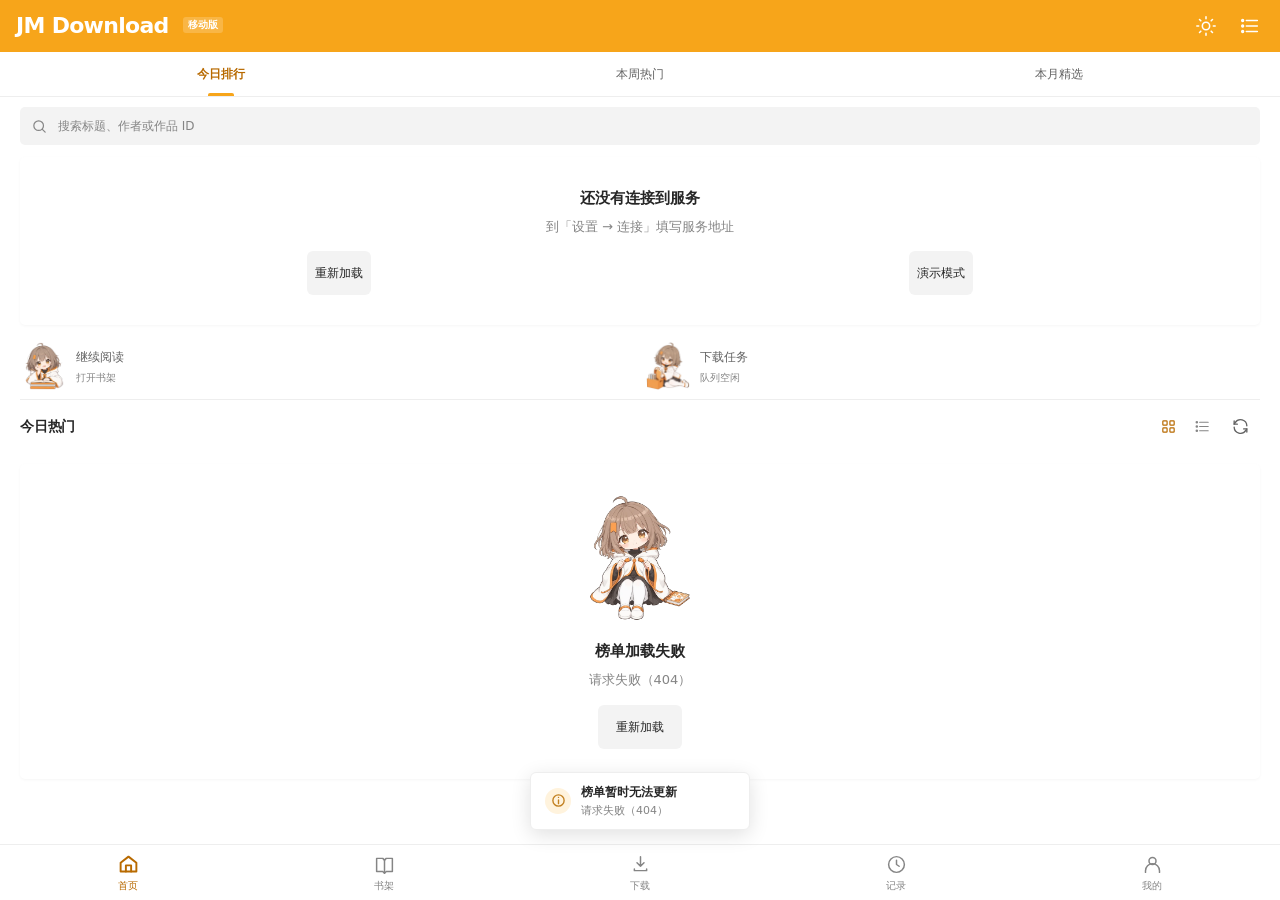
==== commit 9e0c1611: "feat: refresh Android UI, add tag search, optimize standalone packages" ====
--- a/mobile/frontend/index.html
+++ b/mobile/frontend/index.html
@@ -4,8 +4,9 @@
   <meta charset="utf-8" />
   <meta name="viewport" content="width=device-width, initial-scale=1, viewport-fit=cover, user-scalable=no, maximum-scale=1" />
   <meta name="color-scheme" content="light dark" />
-  <meta name="theme-color" content="#f3f5f2" media="(prefers-color-scheme: light)" />
-  <meta name="theme-color" content="#111713" media="(prefers-color-scheme: dark)" />
+  <meta name="theme-color" content="#f7a51a" />
+  <meta name="theme-color" content="#f7a51a" media="(prefers-color-scheme: light)" />
+  <meta name="theme-color" content="#24211c" media="(prefers-color-scheme: dark)" />
   <meta name="mobile-web-app-capable" content="yes" />
   <meta name="apple-mobile-web-app-capable" content="yes" />
   <meta name="apple-mobile-web-app-status-bar-style" content="black-translucent" />
@@ -13,13 +14,18 @@
   <meta name="format-detection" content="telephone=no" />
   <title>JM Download</title>
   <link rel="manifest" href="manifest.webmanifest" />
-  <link rel="icon" href="icons/icon.svg" type="image/svg+xml" />
+  <link rel="icon" href="icons/icon-192.png" type="image/png" />
   <link rel="apple-touch-icon" href="icons/apple-touch-icon.png" sizes="180x180" />
   <link rel="stylesheet" href="styles.css" />
   <link rel="stylesheet" href="reader.css" />
+  <link rel="stylesheet" href="bulk.css" />
+  <link rel="stylesheet" href="classic.css" />
+  <link rel="stylesheet" href="brand.css" />
 </head>
 <body>
   <svg class="svg-sprite" aria-hidden="true">
+    <symbol id="i-home" viewBox="0 0 24 24"><path d="m3 10 9-7 9 7v10H3Z"/><path d="M9 20v-7h6v7"/></symbol>
+    <symbol id="i-user" viewBox="0 0 24 24"><circle cx="12" cy="8" r="4"/><path d="M4 21v-2a8 8 0 0 1 16 0v2"/></symbol>
     <symbol id="i-compass" viewBox="0 0 24 24"><circle cx="12" cy="12" r="9"/><path d="m15.5 8.5-2 5-5 2 2-5 5-2Z"/></symbol>
     <symbol id="i-download" viewBox="0 0 24 24"><path d="M12 3v11m0 0 4-4m-4 4-4-4"/><path d="M5 17v2h14v-2"/></symbol>
     <symbol id="i-clock" viewBox="0 0 24 24"><circle cx="12" cy="12" r="9"/><path d="M12 7v5l3 2"/></symbol>
@@ -73,7 +79,7 @@
       <section class="screen is-active" id="screen-discover" data-screen="discover">
         <header class="app-bar" id="discoverBar">
           <div class="app-bar-copy">
-            <h1>发现<em class="app-bar-mark">JM</em></h1>
+            <h1 class="brand-title">JM Download<em class="app-bar-mark">移动版</em></h1>
           </div>
           <div class="app-bar-actions">
             <button class="icon-btn" id="themeToggle" aria-label="切换主题">
@@ -96,6 +102,12 @@
           </form>
         </header>
 
+        <div class="segmented classic-ranks" id="rankingTabs" role="tablist" aria-label="热门榜单">
+          <button class="is-active" role="tab" aria-selected="true" data-rank="day">今日排行</button>
+          <button role="tab" aria-selected="false" data-rank="week">本周热门</button>
+          <button role="tab" aria-selected="false" data-rank="month">本月精选</button>
+        </div>
+
         <div class="screen-scroll" id="discoverScroll">
           <button class="search-entry" id="searchEntry">
             <svg><use href="#i-search"/></svg><span>搜索标题、作者或作品 ID</span>
@@ -103,12 +115,12 @@
 
           <div class="quick-strip" id="quickStrip" aria-label="快捷操作">
             <button class="quick-action" id="quickShelf" type="button">
-              <span class="quick-action-icon"><svg><use href="#i-book"/></svg></span>
+              <span class="quick-action-icon"><img class="quick-mascot" src="mascot-home.webp" width="48" height="48" alt="" decoding="async"></span>
               <span class="quick-action-copy"><b>继续阅读</b><small id="quickShelfMeta">打开书架</small></span>
               <svg class="quick-action-arrow"><use href="#i-chevron"/></svg>
             </button>
             <button class="quick-action" id="quickQueue" type="button">
-              <span class="quick-action-icon queue"><svg><use href="#i-download"/></svg></span>
+              <span class="quick-action-icon queue"><img class="quick-mascot" src="mascot-download.webp" width="48" height="48" alt="" decoding="async"></span>
               <span class="quick-action-copy"><b>下载任务</b><small id="quickQueueMeta">队列空闲</small></span>
               <svg class="quick-action-arrow"><use href="#i-chevron"/></svg>
             </button>
@@ -151,11 +163,7 @@
               <h2 id="contentTitle">热门榜单</h2>
             </div>
             <div class="section-head-tools">
-              <div class="segmented" id="rankingTabs" role="tablist">
-                <button class="is-active" data-rank="day">今日</button>
-                <button data-rank="week">本周</button>
-                <button data-rank="month">本月</button>
-              </div>
+
               <div class="segmented icon-only" id="layoutPicker" role="group" aria-label="结果布局">
                 <button class="is-active" type="button" data-layout="grid" aria-label="网格视图" aria-pressed="true"><svg><use href="#i-grid"/></svg></button>
                 <button type="button" data-layout="list" aria-label="列表视图" aria-pressed="false"><svg><use href="#i-list"/></svg></button>
@@ -199,7 +207,7 @@
       <!-- ───────────── 任务 ───────────── -->
       <section class="screen" id="screen-queue" data-screen="queue">
         <header class="app-bar">
-          <div class="app-bar-copy"><h1>任务</h1><p id="queueSummary">队列目前为空</p></div>
+          <div class="app-bar-copy"><h1>下载管理</h1><p id="queueSummary">队列目前为空</p></div>
           <div class="app-bar-actions">
             <button class="icon-btn" id="queueRefresh" aria-label="刷新任务"><svg><use href="#i-refresh"/></svg></button>
             <span class="status-pill" id="queueStatePill">空闲</span>
@@ -260,9 +268,13 @@
       <!-- ───────────── 设置 ───────────── -->
       <section class="screen" id="screen-settings" data-screen="settings">
         <header class="app-bar">
-          <div class="app-bar-copy"><h1>设置</h1></div>
+          <div class="app-bar-copy"><h1>我的</h1></div>
         </header>
         <div class="screen-scroll">
+          <div class="profile-summary">
+            <img class="profile-avatar" src="brand-avatar.webp" width="58" height="58" alt="橙奈" />
+            <div><strong>JM Download</strong><p>橙奈陪你，翻开下一页</p></div>
+          </div>
           <section class="group">
             <h2 class="group-title">外观</h2>
             <div class="row">
@@ -323,7 +335,7 @@
             <h2 class="group-title">软件</h2>
             <div class="row">
               <div class="row-copy"><strong>JM Download 手机端</strong></div>
-              <span class="muted" id="appVersion">—</span>
+              <span class="muted" id="appVersion">1.3.5</span>
             </div>
           </section>
           <div class="scroll-tail"></div>
@@ -336,22 +348,24 @@
     </button>
 
     <nav class="tab-bar" id="tabBar" aria-label="主导航">
-      <button class="tab is-active" data-view="discover" aria-label="发现"><svg><use href="#i-compass"/></svg><span>发现</span></button>
+      <button class="tab is-active" data-view="discover" aria-label="首页"><svg><use href="#i-home"/></svg><span>首页</span></button>
       <button class="tab" data-view="shelf" aria-label="书架"><svg><use href="#i-book"/></svg><span>书架</span></button>
-      <button class="tab" data-view="queue" aria-label="任务">
-        <span class="tab-icon-wrap"><svg><use href="#i-download"/></svg><i class="dot-badge" id="queueBadge" hidden></i></span><span>任务</span>
+      <button class="tab" data-view="queue" aria-label="下载">
+        <span class="tab-icon-wrap"><svg><use href="#i-download"/></svg><i class="dot-badge" id="queueBadge" hidden></i></span><span>下载</span>
       </button>
       <button class="tab" data-view="history" aria-label="记录"><svg><use href="#i-clock"/></svg><span>记录</span></button>
-      <button class="tab" data-view="settings" aria-label="设置"><svg><use href="#i-settings"/></svg><span>设置</span></button>
+      <button class="tab" data-view="settings" aria-label="我的"><svg><use href="#i-user"/></svg><span>我的</span></button>
     </nav>
   </div>
 
   <div class="scrim" id="scrim" hidden></div>
 
   <!-- ───────────── 作品详情 ───────────── -->
-  <section class="sheet sheet-tall" id="detailSheet" role="dialog" aria-modal="true" aria-labelledby="detailTitle" hidden>
+  <section class="sheet sheet-tall" id="detailSheet" role="dialog" aria-modal="true" aria-labelledby="detailSheetTitle" hidden>
     <div class="sheet-grip"></div>
+    <header class="sheet-head"><h2 id="detailSheetTitle">作品详情</h2><button class="icon-btn" data-close-sheet aria-label="关闭详情"><svg><use href="#i-x"/></svg></button></header>
     <div id="detailContent" class="sheet-body"></div>
+    <div id="detailActions" class="sheet-foot" hidden></div>
   </section>
 
   <!-- ───────────── 下载清单 ───────────── -->
@@ -366,7 +380,7 @@
     </header>
     <div class="sheet-body">
       <div class="selection-empty" id="selectionEmpty">
-        <div class="empty-illustration"><svg><use href="#i-plus"/></svg></div>
+        <img class="mascot-empty-art" src="mascot-download.webp" width="144" height="144" alt="" decoding="async">
         <strong>还没有选择作品</strong>
         <p>点封面上的「加入」，或批量粘贴 ID</p>
         <button class="ghost-btn" id="emptyBatchButton">批量添加 ID</button>
@@ -500,6 +514,9 @@
       </div>
     </aside>
     <div class="reader-drawer-scrim" id="readerDrawerScrim" hidden></div>
+
+
+  </section>
 
     <section class="sheet reader-options" id="readerOptions" role="dialog" aria-modal="true" aria-label="阅读设置" hidden>
       <div class="sheet-grip"></div>
@@ -518,9 +535,9 @@
         <button class="primary-btn" id="readerOptionsDone">完成</button>
       </div>
     </section>
-  </section>
 
   <div class="toast-region" id="toastRegion" aria-live="polite"></div>
+  <script src="bulk.js" defer></script>
   <script src="reader.js" defer></script>
   <script src="app.js" defer></script>
 </body>
--- a/mobile/frontend/styles.css
+++ b/mobile/frontend/styles.css
@@ -1,4 +1,4 @@
-﻿/* ============================================================
+/* ============================================================
    JM Download · 手机端
    设计目标：像原生应用，而不是一个缩小的网页。
    - 无边框中继线，靠层次和留白划分内容
@@ -535,7 +535,6 @@
   overflow: hidden;
   background: var(--surface-2);
   box-shadow: var(--shadow-1);
-  transform: translateZ(0);
   transition: transform 240ms var(--ease);
 }
 .cover-wrap:active { transform: scale(.972); }
@@ -567,7 +566,6 @@
   object-fit: cover;
   opacity: 0;
   transition: opacity 320ms var(--ease-out);
-  transform: translateZ(0);
 }
 .album-cover.is-loaded { opacity: 1; }
 
@@ -1518,7 +1516,7 @@
 .detail-info { padding: 14px 2px 0; }
 .detail-author { margin: 0; font-size: 13px; color: var(--text-2); }
 .detail-tags { display: flex; flex-wrap: wrap; gap: 6px; margin-top: 11px; }
-.detail-tags span {
+.detail-tags :is(span, button) {
   padding: 4px 10px;
   border-radius: 999px;
   background: var(--surface-2);
@@ -1821,3 +1819,17 @@
   .quick-action:nth-child(2) { display: none; }
 }
 
+
+/* Tags are search shortcuts, with the same compact visual style as before. */
+.detail-tags button {
+  cursor: pointer;
+  max-width: 100%;
+  overflow-wrap: anywhere;
+  transition: color 140ms ease, background-color 140ms ease;
+}
+.detail-tags button:is(:active, :focus-visible) { color: var(--accent-2); background: var(--accent-soft); }
+.detail-tags button:focus-visible { outline: 2px solid var(--accent); outline-offset: 2px; }
+@media (hover: hover) {
+  .detail-tags button:hover { color: var(--accent-2); background: var(--accent-soft); }
+}
+.detail-tags button { min-height: 36px; padding: 7px 12px; }
--- a/mobile/frontend/reader.css
+++ b/mobile/frontend/reader.css
@@ -50,7 +50,6 @@
   /* 工具栏浮在画面上，这里留出等高的空白，保证第一页和最后一页都不会被挡住。 */
   padding: calc(var(--safe-t) + var(--chrome-top)) 0 calc(var(--safe-b) + var(--chrome-bottom));
   transition: padding 260ms var(--ease);
-  transform: translateZ(0);
 }
 
 .reader-page {
@@ -73,7 +72,6 @@
   border-radius: 0;
   opacity: 0;
   transition: opacity 220ms var(--ease-out);
-  transform: translateZ(0);
 }
 .reader-page[data-status="ready"] img { opacity: 1; }
 
@@ -348,6 +346,7 @@
   flex: 1;
   min-height: 0;
   overflow-y: auto;
+  touch-action: pan-y;
   overscroll-behavior: contain;
   -webkit-overflow-scrolling: touch;
   padding: 0 8px calc(var(--safe-b) + 16px);
--- a/mobile/frontend/bulk.css
+++ b/mobile/frontend/bulk.css
@@ -0,0 +1,45 @@
+.bulk-toolbar { display:flex; align-items:center; gap:8px; margin:10px 0; min-height:32px; color:var(--text-2); }
+.bulk-toolbar[hidden], .bulk-controls[hidden] { display:none !important; }
+.bulk-toolbar button { display:inline-flex; align-items:center; justify-content:center; gap:6px; min-height:34px; padding:6px 10px; border:0; border-radius:8px; background:transparent; color:var(--text-2); font:inherit; font-size:12px; line-height:1.25; white-space:nowrap; cursor:pointer; transition:background .16s, color .16s; }
+.bulk-toolbar button svg { width:16px; height:16px; fill:none; stroke:currentColor; stroke-width:1.6; stroke-linecap:round; stroke-linejoin:round; }
+.bulk-toolbar button:hover { background:var(--surface-muted, var(--surface-2)); color:var(--text); }
+.bulk-toolbar.is-managing { padding:6px; border-radius:12px; background:var(--surface-muted, var(--surface-2)); }
+.bulk-controls { display:flex; align-items:center; gap:6px; width:100%; min-width:0; }
+.bulk-count { margin-right:auto; min-width:0; font-size:12px; color:var(--text-3); white-space:nowrap; }
+.bulk-toolbar [data-bulk-all], .bulk-toolbar [data-bulk-done] { color:var(--accent); }
+.bulk-toolbar .bulk-danger { color:var(--danger); background:var(--danger-soft); }
+.bulk-toolbar .bulk-danger:hover { color:var(--danger); filter:brightness(.97); }
+.bulk-toolbar button:disabled { opacity:.4; cursor:default; }
+.bulk-row { position:relative; padding-inline-start:44px !important; cursor:pointer; transition:background .16s; }
+.bulk-picker { position:absolute; left:8px; top:50%; transform:translateY(-50%); width:30px; height:34px; display:grid; place-items:center; margin:0; cursor:pointer; }
+.bulk-choice { position:absolute; inset:0; opacity:0; width:100%; height:100%; margin:0; cursor:pointer; }
+.bulk-check { width:22px; height:22px; pointer-events:none; overflow:visible; }
+.bulk-check circle { fill:var(--surface-solid, var(--surface)); stroke:var(--line-strong); stroke-width:1.5; transition:fill .16s, stroke .16s; }
+.bulk-check path { fill:none; stroke:var(--accent-on, #fff); stroke-width:2; stroke-linecap:round; stroke-linejoin:round; opacity:0; transition:opacity .16s; }
+.bulk-choice:checked + .bulk-check circle { fill:var(--accent); stroke:var(--accent); }
+.bulk-choice:checked + .bulk-check path { opacity:1; }
+.bulk-choice:focus-visible + .bulk-check { outline:2px solid var(--accent); outline-offset:3px; border-radius:50%; }
+.bulk-choice:disabled + .bulk-check { opacity:.5; }
+.bulk-selected { background:var(--accent-soft) !important; }
+.shelf-item.bulk-row { border-radius:12px; }
+.bulk-row .shelf-actions, .bulk-row .task-actions, .bulk-row .history-meta > div, .bulk-row .remove-selected { display:none; }
+.bulk-dialog { box-sizing:border-box; width:min(420px, calc(100% - 32px)); padding:24px; border:1px solid var(--line); border-radius:18px; color:var(--text); background:var(--surface-solid, var(--surface)); box-shadow:0 20px 60px #0003; }
+.bulk-dialog::backdrop { background:#0006; }
+.bulk-dialog h2 { margin:0 0 12px; font-size:18px; }
+.bulk-dialog p { line-height:1.7; margin:0 0 20px; font-size:14px; color:var(--text-2); }
+.bulk-dialog form > div { display:flex; justify-content:flex-end; gap:10px; }
+.bulk-dialog button { min-height:38px; padding:8px 14px; border:0; border-radius:10px; color:var(--text-2); background:var(--surface-muted, var(--surface-2)); font:inherit; font-size:13px; cursor:pointer; }
+.bulk-dialog .bulk-danger { color:var(--danger); background:var(--danger-soft); }
+.batch-favorite-button { width:100%; margin-top:8px; min-height:42px; }
+.batch-favorite-button.is-collected { color:var(--gold); }
+.batch-favorite-button[aria-busy="true"] { opacity:.55; }
+.detail-actions { flex-wrap:wrap; }
+.recent-row { flex-wrap:wrap; }
+#recentSearches.bulk-managing { display:flex; flex-direction:column; align-items:stretch; width:100%; }
+#recentSearches .bulk-row { min-height:42px; display:flex; align-items:center; text-align:left; border-radius:10px; }
+.screen-scroll > .bulk-toolbar { margin-inline:16px; }
+.history-meta .history-delete { color:var(--text-3); padding:5px; }
+.history-meta .history-delete:hover, .task-actions .remove-task:hover { color:var(--danger); background:var(--danger-soft); }
+.history-delete svg { width:14px; height:14px; fill:none; stroke:currentColor; stroke-width:1.7; }
+@media (max-width:600px) { .bulk-toolbar button { min-height:38px; padding:6px 9px; } .bulk-controls { gap:4px; } .bulk-count { font-size:11px; } }
+@media (prefers-reduced-motion:reduce) { .bulk-row, .bulk-toolbar button, .bulk-check circle, .bulk-check path { transition:none; } }
--- a/mobile/frontend/classic.css
+++ b/mobile/frontend/classic.css
@@ -0,0 +1,328 @@
+/* JM Classic · 方案 A。紧凑排版、橙色导航与平面内容层级。 */
+:root {
+  --bg: #f5f5f5;
+  --surface: #ffffff;
+  --surface-2: #f3f3f3;
+  --surface-3: #e9e9e9;
+  --glass: rgba(255,255,255,.96);
+  --glass-strong: #ffffff;
+  --text: #262626;
+  --text-2: #626262;
+  --text-3: #858585;
+  --line: #eeeeee;
+  --line-strong: #d8d8d8;
+  --accent: #b86a00;
+  --accent-2: #a45c00;
+  --accent-fill: #f7a51a;
+  --accent-soft: #fff2da;
+  --accent-on: #302000;
+  --bar-bg: #f7a51a;
+  --bar-text: #fff;
+  --gold: #b86a00;
+  --gold-soft: #fff2da;
+  --shadow-1: 0 1px 3px rgba(0,0,0,.04);
+  --shadow-2: 0 5px 20px rgba(0,0,0,.12);
+  --shadow-3: 0 12px 44px rgba(0,0,0,.19);
+  --r-xs: 4px;
+  --r-sm: 6px;
+  --r-md: 8px;
+  --r-lg: 10px;
+  --r-xl: 14px;
+  --page-pad: 12px;
+  --appbar-h: 52px;
+  --tabbar-h: 56px;
+  --dur-fast: 100ms;
+  --dur: 160ms;
+  --dur-slow: 220ms;
+  --ease: cubic-bezier(.2,.65,.3,1);
+  --ease-out: cubic-bezier(.2,.8,.3,1);
+  --ease-sheet: cubic-bezier(.2,.8,.3,1);
+}
+:root[data-theme="dark"] {
+  --bg: #141414;
+  --surface: #202020;
+  --surface-2: #292929;
+  --surface-3: #353535;
+  --glass: rgba(32,32,32,.96);
+  --glass-strong: #242424;
+  --text: #ededed;
+  --text-2: #bcbcbc;
+  --text-3: #969696;
+  --line: #303030;
+  --line-strong: #484848;
+  --accent: #ffb442;
+  --accent-2: #ffca76;
+  --accent-fill: #f7a51a;
+  --accent-soft: #3c2e1b;
+  --accent-on: #302000;
+  --bar-bg: #24211c;
+  --bar-text: #ffb442;
+  --gold: #ffb442;
+  --gold-soft: #3c2e1b;
+}
+body { font-size: 14px; background: var(--bg); }
+.ambient { display: none; }
+.app-root { background: var(--bg); }
+.screen { background: var(--bg); transform: translateY(4px); }
+.screen.is-active { transform: none; }
+.screen-scroll { padding-top: 0; scroll-padding-bottom: 82px; }
+#screen-discover .screen-scroll { background: var(--surface); }
+.app-bar, .search-bar {
+  min-height: calc(var(--appbar-h) + var(--safe-t));
+  padding: var(--safe-t) 8px 0 16px;
+  background: var(--bar-bg);
+  color: var(--bar-text);
+  box-shadow: none;
+  border-bottom: 0;
+  gap: 8px;
+}
+.app-bar h1 { font-size: 18px; font-weight: 650; letter-spacing: 0; color: inherit; }
+.app-bar .brand-title { font-size: 22px; font-weight: 750; letter-spacing: -.7px; }
+.app-bar-mark { color: inherit; background: rgba(255,255,255,.19); padding: 2px 5px; margin-left: 7px; font-size: 10px; border-radius: 3px; letter-spacing: .1px; }
+.app-bar p { margin-top: 1px; font-size: 10.5px; color: inherit; opacity: .85; }
+.app-bar-actions { gap: 0; }
+.app-bar .icon-btn, .search-bar > .icon-btn { width: 44px; height: 44px; color: inherit; border-radius: 6px; }
+.app-bar .icon-btn:active { background: rgba(255,255,255,.18); }
+.app-bar .icon-btn svg { width: 22px; height: 22px; }
+.app-bar .status-pill { background: rgba(255,255,255,.18); color: inherit; font-size: 10px; margin-right: 4px; }
+.search-bar { padding-left: 4px; gap: 0; }
+/* The orange header uses white text; the light search surface needs its own ink. */
+.search-field { min-height: 36px; height: 36px; border-radius: 5px; background: var(--surface); color: var(--text); margin-right: 6px; box-shadow: none; }
+.search-field:focus-within { box-shadow: inset 0 0 0 1px var(--line-strong); }
+.search-field input, .search-field input:focus-visible { font-size: 13px; color: var(--text); -webkit-text-fill-color: var(--text); caret-color: var(--text); outline: none; box-shadow: none; }
+.search-field input::placeholder { color: var(--text-3); -webkit-text-fill-color: var(--text-3); opacity: 1; }
+.search-entry { height: 38px; min-height: 38px; margin: 10px var(--page-pad) 4px; width: calc(100% - 2 * var(--page-pad)); border-radius: 5px; background: var(--surface-2); box-shadow: none; padding: 0 11px; font-size: 12px; }
+.search-entry svg { width: 17px; height: 17px; }
+.classic-ranks { display: flex; flex: 0 0 auto; gap: 0; padding: 0 12px; border-radius: 0; background: var(--surface); border-bottom: 1px solid var(--line); margin: 0; }
+.classic-ranks button { position: relative; flex: 1; height: 44px; padding: 0 6px; color: var(--text-2); background: transparent; font-size: 13px; border-radius: 0; font-weight: 500; }
+.classic-ranks button.is-active { color: var(--accent); background: transparent; box-shadow: none; font-weight: 650; }
+.classic-ranks button::after { content: ''; position: absolute; width: 26px; height: 3px; bottom: 0; left: calc(50% - 13px); border-radius: 2px 2px 0 0; background: var(--accent-fill); transform: scaleX(0); transition: transform var(--dur) var(--ease); }
+.classic-ranks button.is-active::after { transform: scaleX(1); }
+.quick-strip { display: flex; gap: 4px; padding: 0 var(--page-pad); border-bottom: 1px solid var(--line); margin: 0 var(--page-pad); padding-left: 0; padding-right: 0; }
+.quick-action { flex: 1; min-width: 0; min-height: 44px; padding: 3px 2px; gap: 6px; background: transparent; border-radius: 0; box-shadow: none; }
+.quick-action:nth-child(2) { display: flex; }
+.quick-action-icon, .quick-action-icon.queue { width: 20px; height: 24px; flex: 0 0 20px; border-radius: 0; background: transparent; color: var(--accent); }
+.quick-action-icon svg { width: 16px; height: 16px; }
+.quick-action-copy { flex-direction: row; align-items: baseline; gap: 5px; }
+.quick-action-copy b { font-size: 11px; font-weight: 500; color: var(--text-2); }
+.quick-action-copy small { font-size: 10px; color: var(--text-3); }
+.quick-action-arrow { display: none; }
+#quickRefresh { display: none; }
+.section-head { flex-direction: row; align-items: center; gap: 8px; padding: 4px var(--page-pad); min-height: 50px; }
+.section-head > div:first-child { min-width: 0; flex: 1; }
+.section-head h2 { font-size: 14px; font-weight: 650; overflow: hidden; text-overflow: ellipsis; white-space: nowrap; }
+.section-head-tools { width: auto; gap: 1px; }
+.section-head-tools .icon-btn { width: 40px; height: 44px; }
+#layoutPicker { background: transparent; padding: 0; margin: 0; gap: 0; }
+#layoutPicker button { width: 34px; height: 44px; padding: 0; border-radius: 0; color: var(--text-3); }
+#layoutPicker button.is-active { color: var(--accent); background: transparent; box-shadow: none; }
+.album-grid { gap: 13px 10px; padding: 0 var(--page-pad); grid-template-columns: repeat(2,minmax(0,1fr)); }
+.album-card { animation: classic-card-in 180ms var(--ease-out) both; contain-intrinsic-size: auto 300px; }
+@keyframes classic-card-in { from { opacity: 0; transform: translateY(5px); } to { opacity: 1; transform: none; } }
+.cover-wrap { aspect-ratio: 3 / 4; border-radius: 5px; box-shadow: none; transition: transform var(--dur-fast) var(--ease); }
+.cover-wrap::after { height: 29%; background: linear-gradient(transparent,rgba(0,0,0,.54)); }
+.cover-wrap:active { transform: scale(.985); }
+.album-cover { transition: opacity 160ms ease-out; }
+.rank-badge { top: 0; left: 0; min-width: 29px; text-align: center; padding: 3px 6px; border-radius: 0 0 5px 0; backdrop-filter: none; -webkit-backdrop-filter: none; background: rgba(25,25,25,.7); font-size: 10px; }
+.rank-badge.top { color: #302000; background: var(--accent-fill); }
+.cover-id { bottom: 8px; left: 8px; font-size: 10px; }
+.card-select { width: 44px; height: 44px; right: 0; bottom: 0; border-radius: 5px 0 5px 0; box-shadow: none; background: rgba(20,20,20,.3); backdrop-filter: none; -webkit-backdrop-filter: none; }
+.card-select svg { width: 20px; height: 20px; }
+.card-select.is-selected { background: var(--accent-fill); color: var(--accent-on); }
+.card-body { padding: 6px 0 0; }
+.card-title { font-size: 12px; font-weight: 500; line-height: 1.5; min-height: 3em; }
+.card-meta { margin-top: 0; gap: 4px; font-size: 10px; min-height: 34px; }
+.card-add { min-height: 36px; font-size: 10px; padding: 4px 0 4px 5px; }
+.album-grid.is-list { gap: 0; }
+.album-grid.is-list .album-card { padding: 9px 0; border-bottom: 1px solid var(--line); }
+.album-grid.is-list .cover-wrap { width: 76px; height: 102px; flex-basis: 76px; border-radius: 4px; }
+.album-grid.is-list .card-select { width: 36px; height: 36px; right: 0; bottom: 0; }
+.album-grid.is-list .card-title { font-size: 13px; }
+.album-grid.is-list .card-meta { margin-top: 5px; }
+.skeleton-card .cover-wrap, .skeleton-line { background: linear-gradient(100deg,var(--surface-2) 25%,var(--surface-3) 40%,var(--surface-2) 65%); background-size: 250% 100%; animation: classic-shimmer 1.25s ease-in-out infinite; }
+.skeleton-line { height: 9px; margin-top: 8px; border-radius: 2px; }
+@keyframes classic-shimmer { from { background-position: 100% 0; } to { background-position: -100% 0; } }
+.tab-bar { background: var(--surface); backdrop-filter: none; -webkit-backdrop-filter: none; box-shadow: none; padding-top: 0; border-top: 1px solid var(--line); }
+.tab { min-height: 56px; gap: 3px; color: var(--text-3); font-size: 10px; font-weight: 500; }
+.tab svg { width: 21px; height: 21px; transition: transform var(--dur-fast) var(--ease); }
+.tab.is-active { color: var(--accent); }
+.tab.is-active svg { transform: none; stroke-width: 2.2; }
+.tab::before { display: none; }
+.tab:active svg { transform: scale(.9); }
+.dot-badge { background: #e54d42; color: #fff; border: 1.5px solid var(--surface); min-width: 14px; }
+.app-bar .dot-badge { border-color: var(--bar-bg); }
+.plan-fab { right: 12px; height: 44px; border-radius: 6px; background: var(--accent-fill); color: var(--accent-on); box-shadow: var(--shadow-2); font-size: 12px; animation-duration: 160ms; }
+.plan-fab em { background: rgba(255,255,255,.42); }
+.primary-btn { min-height: 44px; background: var(--accent-fill); color: var(--accent-on); border-radius: 6px; box-shadow: none; font-size: 13px; font-weight: 650; }
+.primary-btn:active { transform: scale(.985); filter: brightness(.97); }
+.ghost-btn, .danger-btn { min-height: 44px; border-radius: 6px; box-shadow: none; font-size: 12px; }
+.icon-btn { min-width: 40px; min-height: 40px; border-radius: 6px; }
+.text-btn { min-height: 44px; }
+.chip-row.sticky-chips { background: var(--surface); border-bottom: 1px solid var(--line); padding: 4px 12px; }
+.chip { min-height: 40px; padding: 0 13px; border-radius: 5px; font-size: 12px; background: transparent; box-shadow: none; }
+.chip.is-active { background: var(--accent-soft); color: var(--accent); }
+.chip-track { gap: 4px; }
+.segmented { border-radius: 6px; background: var(--surface-2); padding: 3px; }
+.segmented button { min-height: 38px; font-size: 12px; }
+.segmented button.is-active { color: var(--accent); background: var(--surface); box-shadow: 0 1px 3px rgba(0,0,0,.04); border-radius: 4px; }
+.filter-panel { margin: 6px 12px 0; padding: 4px 8px; border: 1px solid var(--line); border-radius: 5px; background: var(--surface); }
+.filter-panel .chip { min-height: 40px; background: transparent; }
+.filter-panel .chip.is-active { background: var(--accent-soft); color: var(--accent); }
+.chip-select { min-height: 40px; border-radius: 5px; }
+.list-meta { padding: 12px var(--page-pad) 6px; font-size: 11px; }
+.shelf-item, .history-item { border-radius: 6px; box-shadow: none; border: 1px solid var(--line); margin-bottom: 8px; background: var(--surface); }
+.shelf-cover { border-radius: 4px; width: 60px; height: 80px; }
+.shelf-copy strong { font-size: 12.5px; font-weight: 550; }
+.shelf-copy p { font-size: 10.5px; line-height: 1.6; }
+.shelf-actions button { min-width: 40px; min-height: 44px; }
+.stats-strip { padding: 12px; gap: 8px; background: var(--surface); border-bottom: 1px solid var(--line); }
+.stat { border-radius: 5px; padding: 10px 4px; background: var(--surface-2); box-shadow: none; min-height: 70px; }
+.stat span { font-size: 10px; }
+.stat strong { font-size: 23px; line-height: 1.2; margin-top: 4px; font-weight: 650; }
+.stat.is-active { box-shadow: inset 0 0 0 1px var(--accent-fill); background: var(--accent-soft); }
+.action-row { padding: 8px 12px; gap: 6px; flex-wrap: wrap; }
+.action-row .ghost-btn, .action-row .danger-btn { min-height: 40px; font-size: 11px; padding: 0 9px; }
+.action-row-hint { max-width: 100%; font-size: 10px; }
+#queueSegments { margin: 0 12px 8px; }
+.task-item { border-radius: 6px; padding: 12px 10px; gap: 9px; border: 1px solid var(--line); box-shadow: none; background: var(--surface); }
+.task-status-icon { width: 30px; height: 30px; flex-basis: 30px; border-radius: 5px; }
+.task-status-icon svg { width: 16px; height: 16px; }
+.task-title-row { flex-wrap: wrap; gap: 3px 6px; }
+.task-title-row strong { font-size: 12.5px; }
+.task-title-row > span { font-size: 10px; }
+.task-main > p { font-size: 11px; margin: 6px 0 8px; }
+.task-actions { gap: 0; }
+.task-actions button { width: 38px; height: 44px; border-radius: 4px; }
+.progress-track { height: 4px; border-radius: 2px; background: var(--surface-3); }
+.progress-track > i { background: var(--accent-fill); border-radius: inherit; transition: width 220ms linear; }
+.task-item.is-success .progress-track > i { background: var(--success); }
+.group { margin: 12px 12px 0; border: 1px solid var(--line); border-radius: 6px; background: var(--surface); box-shadow: none; overflow: hidden; }
+.group-title { font-size: 11px; font-weight: 650; padding: 11px 12px 8px; color: var(--accent); letter-spacing: 0; }
+.row { min-height: 64px; padding: 12px; border-color: var(--line); gap: 10px; }
+.row-copy strong { font-size: 13px; font-weight: 500; }
+.row-copy p { font-size: 10.5px; margin-top: 3px; line-height: 1.5; }
+select, .text-input { min-height: 40px; font-size: 12px; border-radius: 5px; }
+.profile-summary { margin: 12px 12px 0; padding: 16px 12px; display: flex; gap: 12px; align-items: center; background: var(--surface); border: 1px solid var(--line); border-radius: 6px; }
+.profile-mark { width: 46px; height: 46px; display: grid; place-items: center; background: var(--accent-fill); color: #fff; border-radius: 8px; font-size: 29px; font-weight: 750; }
+.profile-summary strong { display: block; font-size: 15px; font-weight: 650; }
+.profile-summary p { color: var(--text-3); font-size: 11px; margin: 4px 0 0; }
+.toggle-control input:checked + i, .switch-row input:checked + i { background: var(--accent-fill); }
+.toggle-control, .switch-row { min-height: 44px; }
+.toggle-control { height: 44px; }
+.toggle-control i { top: 7px; bottom: 7px; }
+.toggle-control input:focus-visible + i { outline-offset: 2px; }
+.scrim { background: rgba(0,0,0,.42); backdrop-filter: none; -webkit-backdrop-filter: none; }
+.sheet { border-radius: 12px 12px 0 0; max-height: calc(100dvh - var(--safe-t) - 12px); }
+.sheet-tall { height: min(88dvh,800px); }
+.sheet-grip { height: 18px; }
+.sheet-grip::before { width: 30px; height: 3px; }
+.sheet-head { padding: 0 8px 4px 14px; min-height: 48px; border-bottom: 1px solid var(--line); }
+.sheet-head h2 { font-size: 15px; }
+.sheet-head .icon-btn { min-height: 44px; min-width: 44px; }
+.sheet-body { padding: 14px 12px; }
+.sheet-foot { padding: 10px 12px calc(10px + var(--safe-b)); background: var(--surface); border-top: 1px solid var(--line); box-shadow: none; }
+.detail-cover-wrap { height: auto; min-height: 144px; border-radius: 0; background: transparent; overflow: visible; }
+.detail-cover-wrap > .cover-placeholder, .detail-cover, .detail-cover-wrap::after { display: none; }
+.detail-hero-plate { position: static; align-items: flex-start; gap: 13px; }
+.detail-hero-thumb { width: 102px; height: 144px; flex: 0 0 102px; border-radius: 5px; box-shadow: none; }
+.detail-hero-copy { color: var(--text); padding-top: 3px; }
+.detail-overline { color: var(--accent); font-size: 10px; opacity: 1; letter-spacing: .2px; }
+.detail-hero-copy h2 { color: var(--text); margin-top: 9px; font-size: 16px; font-weight: 650; line-height: 1.65; -webkit-line-clamp: 4; }
+.detail-info { padding: 12px 0 0; }
+.detail-author { font-size: 12px; color: var(--text-2); margin: 0 0 12px; }
+.detail-tags { gap: 6px; }
+.detail-tags span { border-radius: 3px; padding: 4px 8px; font-size: 10px; background: var(--surface-2); color: var(--text-2); }
+.detail-stats { margin: 14px 0; padding: 12px 0; border-block: 1px solid var(--line); gap: 30px; }
+.detail-stats strong { font-size: 18px; font-weight: 650; }
+.detail-stats small { font-size: 10px; }
+.detail-actions { margin: 0; display: grid; grid-template-columns: minmax(0,1fr) minmax(0,1fr); gap: 8px; }
+.detail-actions > button { padding: 0 8px; font-size: 12px; min-height: 44px; }
+.detail-actions > #detailFavoriteButton { grid-column: 1 / -1; min-height: 38px; background: transparent; border: 0; }
+.detail-actions > #detailFavoriteButton[aria-pressed="true"] { color: var(--accent); background: var(--accent-soft); }
+.detail-actions > #detailFavoriteButton svg { width: 16px; height: 16px; }
+.detail-chapter-list { border-radius: 5px; margin-top: 12px; }
+.detail-chapter-list summary { min-height: 48px; font-size: 12px; padding: 0 10px; }
+/* The sheet body owns scrolling. A non-scrolling inner list with contain traps finger swipes. */
+.detail-chapter-items { max-height: none; overflow: visible; overscroll-behavior: auto; padding: 0 4px 4px; }
+.detail-chapter-items button { min-height: 48px; border-radius: 4px; }
+.detail-chapter-items button > b { font-size: 12px; }
+.detail-loading { padding: 44px 16px; gap: 14px; }
+.detail-skeleton { display: grid; grid-template-columns: 102px 1fr; gap: 14px; padding-top: 4px; }
+.detail-skeleton .cover-wrap { height: 144px; }
+.detail-skeleton .skeleton-line { margin-top: 12px; }
+.detail-skeleton .skeleton-line:first-child { margin-top: 4px; height: 16px; }
+.format-picker button { border-radius: 5px; min-height: 62px; }
+.format-picker button.is-active { color: var(--accent); background: var(--accent-soft); box-shadow: inset 0 0 0 1px var(--accent-fill); }
+.path-field { min-height: 46px; border-radius: 5px; font-size: 12px; }
+.selected-item { border-radius: 5px; box-shadow: none; }
+.selected-item .remove-selected { min-width: 44px; min-height: 44px; }
+.setting-label { font-size: 11px; }
+.advanced-settings { border-radius: 5px; }
+.advanced-settings summary { min-height: 48px; font-size: 12px; }
+.empty-illustration { width: 56px; height: 56px; border-radius: 10px; background: var(--accent-soft); color: var(--accent); }
+.result-state { border-radius: 5px; }
+.empty-state, .selection-empty { padding: 32px 16px; }
+.empty-state strong, .selection-empty strong { font-size: 14px; }
+.empty-state p, .selection-empty p { font-size: 12px; }
+.toast { width: auto; min-width: 220px; max-width: min(460px,100%); padding: 10px 14px; border-radius: 6px; background: var(--glass-strong); border: 1px solid var(--line); backdrop-filter: none; -webkit-backdrop-filter: none; animation-duration: 160ms; }
+.toast strong { font-size: 12px; }
+.toast p { font-size: 11px; }
+.context-menu { border-radius: 8px; background: var(--surface); backdrop-filter: none; -webkit-backdrop-filter: none; transition-duration: var(--dur); }
+.bulk-toolbar { border-radius: 5px; box-shadow: none; font-size: 11px; }
+.bulk-toolbar button { min-height: 44px; border-radius: 4px; }
+.bulk-check { border-radius: 4px; }
+.reader-workspace { background: #e7e7e7; }
+:root[data-theme="dark"] .reader-workspace { background: #101010; }
+.reader-page { background: #dedede; border-radius: 0; }
+:root[data-theme="dark"] .reader-page { background: #232323; }
+.reader-top, .reader-bottom { background: var(--surface); backdrop-filter: none; -webkit-backdrop-filter: none; box-shadow: none; border-color: var(--line); transition-duration: var(--dur); }
+.reader-top { border-bottom: 1px solid var(--line); }
+.reader-bottom { border-top: 1px solid var(--line); }
+.reader-top .icon-btn, .reader-bottom button { border-radius: 5px; }
+.reader-title strong { font-size: 13px; font-weight: 600; }
+.reader-title small { font-size: 10px; }
+.reader-mini-progress::after { background: var(--accent-fill); box-shadow: none; }
+.reader-progress-range { accent-color: var(--accent-fill); }
+.reader-directory { border-radius: 0 8px 8px 0; background: var(--surface); box-shadow: var(--shadow-3); }
+.reader-directory-head h2 { font-size: 15px; }
+.reader-chapter { min-height: 48px; border-radius: 4px; }
+.reader-canvas, .reader-page img { transition-duration: var(--dur); }
+.reader-retry { min-height: 44px; }
+button:focus-visible, [role="button"]:focus-visible, select:focus-visible, input:focus-visible { outline: 2px solid var(--accent); outline-offset: 2px; }
+.sheet:focus { outline: none; }
+@media (min-width: 560px) { .album-grid { grid-template-columns: repeat(3,minmax(0,1fr)); gap: 16px 12px; } }
+@media (min-width: 820px) { :root { --page-pad: 20px; } .album-grid { grid-template-columns: repeat(4,minmax(0,1fr)); } .sheet { width: min(600px,100%); left: 50%; right: auto; margin-left: calc(min(600px,100%) / -2); } }
+@media (max-width: 360px) { .quick-action-copy { gap: 4px; } .quick-action-copy small { font-size: 9px; } .section-head h2 { font-size: 13px; } .row { padding: 10px; } .task-actions button { width: 34px; } }
+:root[data-motion="reduced"] *, :root[data-motion="reduced"] *::before, :root[data-motion="reduced"] *::after { animation-duration: .01ms !important; animation-iteration-count: 1 !important; transition-duration: 0ms !important; scroll-behavior: auto !important; }
+@media (prefers-reduced-motion: reduce) { *, *::before, *::after { animation-duration: .01ms !important; animation-iteration-count: 1 !important; transition-duration: 0ms !important; scroll-behavior: auto !important; } }
+.app-bar { align-items: center; }
+.result-state > svg { display: block; width: 30px; height: 30px; margin: 0 auto 14px; color: var(--accent); }
+.result-state .ghost-btn { margin: 14px auto 0; }
+.cover-failed .cover-placeholder { opacity: 1; font-size: 24px; color: var(--text-3); }
+.cover-failed .cover-placeholder::after { content: '封面暂不可用'; font-size: 10px; position: absolute; left: 0; right: 0; top: calc(50% + 20px); text-align: center; }
+.card-select.is-selected svg { animation: classic-check 140ms var(--ease-out); }
+@keyframes classic-check { from { transform: scale(.65); opacity: .3; } to { transform: none; opacity: 1; } }
+:root[data-theme] .reader-chrome { background: var(--surface); color: var(--text); }
+.reader-top, .reader-bottom { border-radius: 0; }
+.reader-btn.is-active { color: var(--accent); }
+.reader-btn:active, .reader-step:active { background: var(--surface-2); }
+.reader-title span { color: var(--text-2); opacity: 1; font-size: 10px; }
+#readerProgress::-webkit-slider-runnable-track { background: var(--surface-3); }
+#readerProgress::-webkit-slider-thumb { background: var(--accent-fill); box-shadow: none; }
+#readerChapters button, #readerBookmarks button { min-height: 48px; border-radius: 4px; font-size: 12px; }
+:root[data-motion="reduced"] .card-select.is-selected svg { animation: none; }
+@media (prefers-reduced-motion: reduce) { .card-select.is-selected svg { animation: none; } }
+.segmented.classic-ranks { padding: 0 12px; background: var(--surface); border-radius: 0; gap: 0; }
+.segmented.classic-ranks button { min-height: 44px; border-radius: 0; }
+.segmented.classic-ranks button.is-active { background: transparent; color: var(--accent); border-radius: 0; box-shadow: none; }
+#screen-discover.is-searching .quick-strip { display: none; }
+.card-title { min-height: 1.5em; }
+.album-grid:not(.is-list) .album-card { display: flex; flex-direction: column; }
+.album-grid:not(.is-list) .card-body { flex: 1; display: flex; flex-direction: column; }
+.album-grid:not(.is-list) .card-meta { margin-top: auto; }
+.detail-hero-copy h2 { text-shadow: none; }
+.reader-options { z-index: 54; }
+.scrim.is-reader-overlay { z-index: 52; }
+.reader-drawer { border-radius: 0 8px 8px 0; animation-duration: 200ms; }
+.drawer-head strong { font-size: 14px; }
+#queueBadge { top: -2px; right: -4px; width: 7px; height: 7px; min-width: 7px; padding: 0; border: 1px solid var(--surface); border-radius: 50%; box-shadow: none; }
--- a/mobile/frontend/brand.css
+++ b/mobile/frontend/brand.css
@@ -0,0 +1,32 @@
+/* 橙奈 · startup, launcher and quiet empty-state illustrations share one character. */
+.profile-summary { min-height: 96px; padding: 17px 14px; gap: 14px; }
+.profile-avatar { display: block; width: 58px; height: 58px; flex: 0 0 58px; border-radius: 16px; object-fit: cover; box-shadow: 0 3px 10px #c9791520; }
+.profile-summary strong { font-size: 16px; }
+.profile-summary p { color: var(--text-2); margin-top: 5px; }
+.mascot-empty-art { display: block; width: 144px; height: 144px; max-width: 56vw; object-fit: contain; margin: 0 auto 18px; user-select: none; pointer-events: none; }
+.empty-state:has(> .mascot-empty-art) { padding: 32px 16px; }
+.empty-state:has(> .mascot-empty-art) strong { color: var(--text-2); font-size: 14px; }
+.empty-state:has(> .mascot-empty-art) p { max-width: 270px; margin: 8px auto 0; font-size: 11px; line-height: 1.9; color: var(--text-3); }
+.selection-empty .mascot-empty-art { width: 112px; height: 112px; margin-bottom: 14px; }
+.selection-empty { padding-top: 22px; }
+.result-state > .mascot-empty-art { width: 128px; height: 128px; }
+@media (max-height: 680px) { .mascot-empty-art { width: 116px; height: 116px; margin-bottom: 14px; } .selection-empty .mascot-empty-art { width: 88px; height: 88px; } }
+
+/* Small scene portraits keep the landing page compact; full illustrations appear only in empty states. */
+.quick-strip { gap: 8px; }
+.quick-action { min-height: 66px; gap: 8px; padding: 6px 0; }
+.quick-action-icon, .quick-action-icon.queue { width: 48px; height: 48px; flex: 0 0 48px; }
+.quick-mascot { display: block; width: 48px; height: 48px; object-fit: contain; user-select: none; pointer-events: none; }
+.quick-action-copy { flex: 1; min-width: 0; flex-direction: column; align-items: flex-start; gap: 4px; }
+.quick-action-copy b { font-size: 12px; font-weight: 550; }
+.quick-action-copy small { display: block; max-width: 100%; font-size: 10px; overflow: hidden; text-overflow: ellipsis; white-space: nowrap; }
+.landing-empty { padding: 34px 12px; }
+.landing-empty strong { display: block; font-size: 14px; font-weight: 600; color: var(--text-2); }
+.landing-empty p { margin-top: 9px; font-size: 11px; line-height: 1.8; }
+.landing-empty .mascot-empty-art { width: 144px; height: 144px; margin-bottom: 18px; }
+.reader-message-error { max-width: 360px; overflow-wrap: anywhere; }
+.reader-message-error > span { display: block; line-height: 1.8; }
+.reader-message-error .mascot-empty-art { width: 128px; height: 128px; }
+.empty-state .ghost-btn { margin: 16px auto 0; }
+@media (max-width: 360px) { .quick-action-icon, .quick-action-icon.queue, .quick-mascot { width: 42px; height: 42px; } .quick-action-icon, .quick-action-icon.queue { flex-basis: 42px; } .quick-action-copy b { font-size: 11px; } .quick-action-copy small { font-size: 9px; } }
+@media (max-height: 580px) { .landing-empty { padding-top: 14px; } .landing-empty .mascot-empty-art { width: 100px; height: 100px; margin-bottom: 10px; } }
